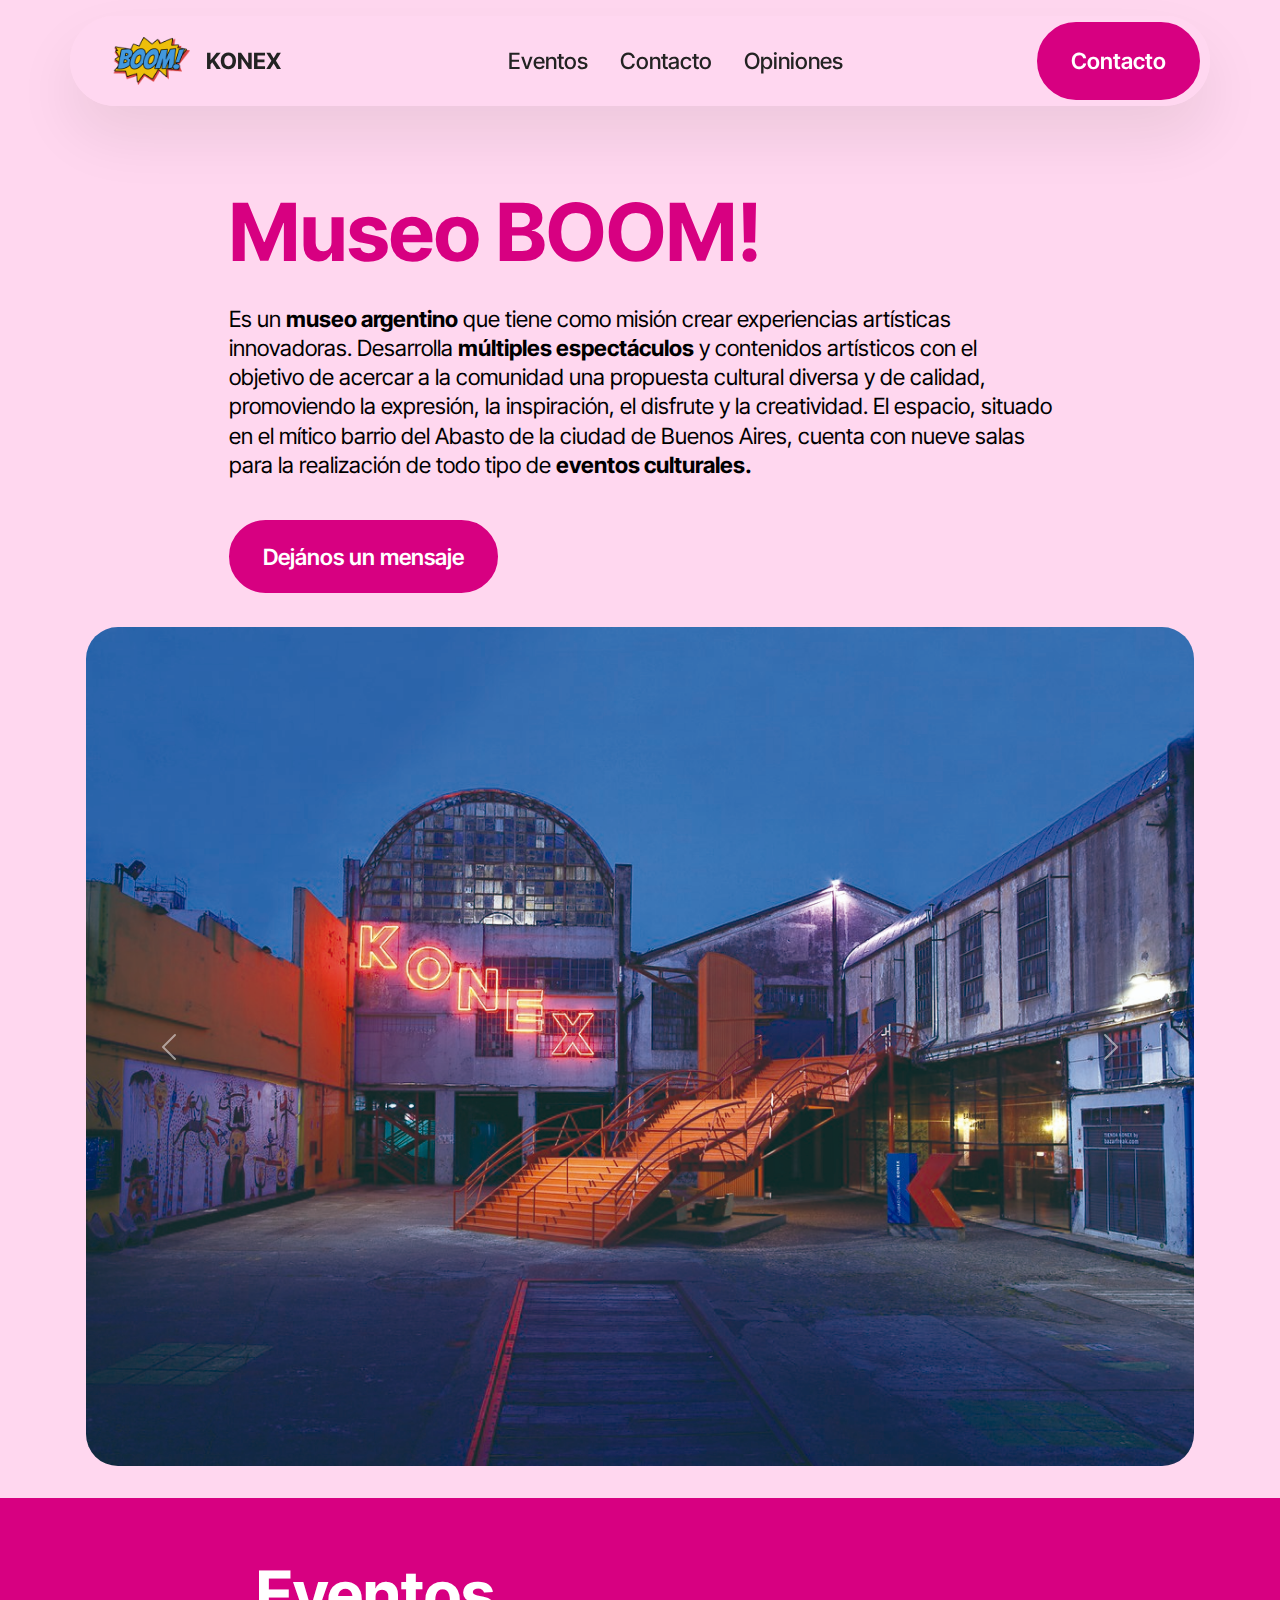
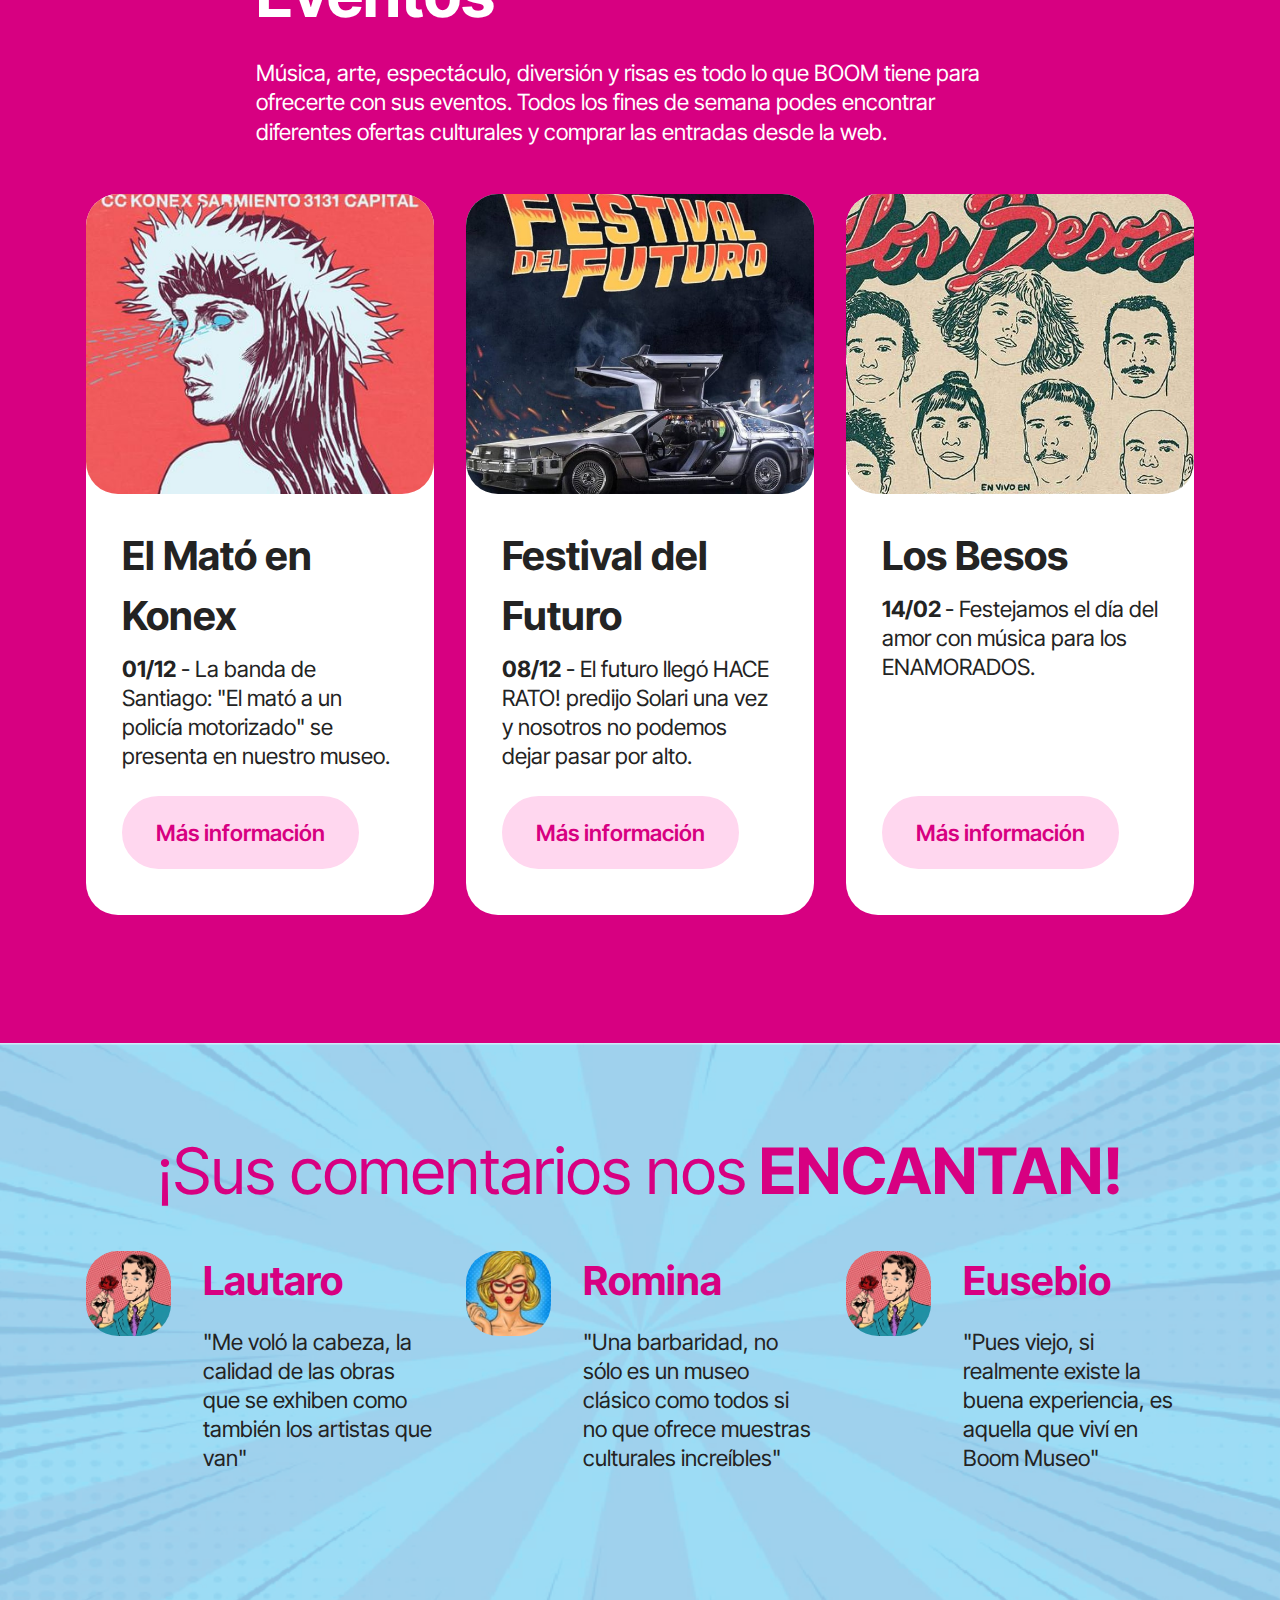
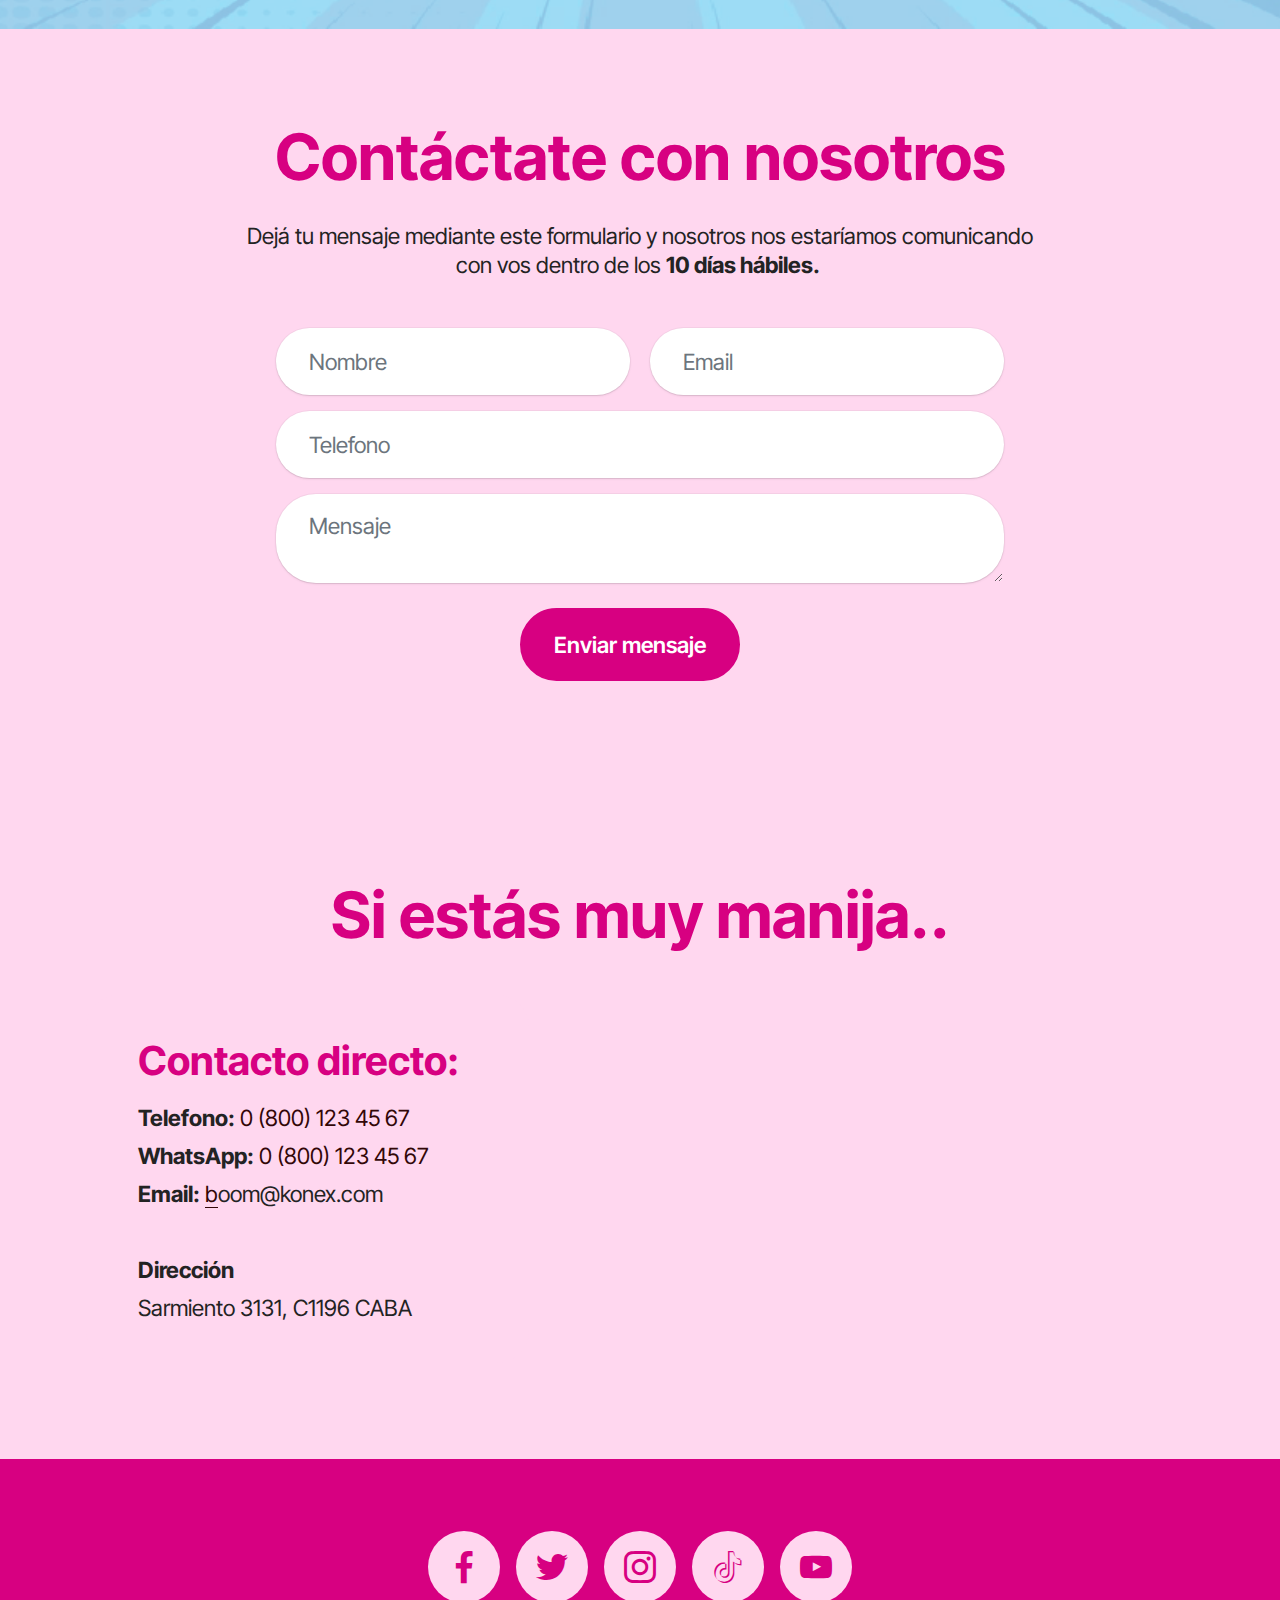
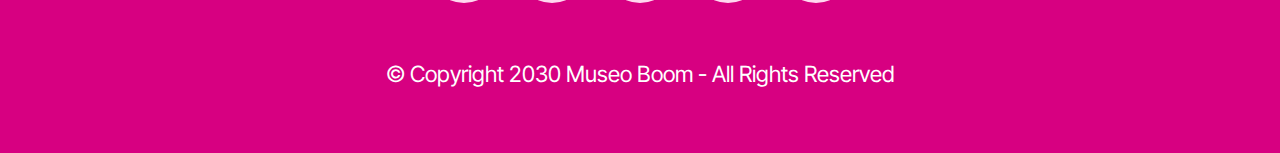
==== index.html @ 42287e88 "Add files via upload" ====
<!DOCTYPE html>
<html  >
<head>
  <!-- Site made with Mobirise Website Builder v5.9.6, https://mobirise.com -->
  <meta charset="UTF-8">
  <meta http-equiv="X-UA-Compatible" content="IE=edge">
  <meta name="generator" content="Mobirise v5.9.6, mobirise.com">
  <meta name="viewport" content="width=device-width, initial-scale=1, minimum-scale=1">
  <link rel="shortcut icon" href="assets/images/logo-96x59.png" type="image/x-icon">
  <meta name="description" content="">
  
  
  <title>Home</title>
  <link rel="stylesheet" href="assets/web/assets/mobirise-icons2/mobirise2.css">
  <link rel="stylesheet" href="assets/bootstrap/css/bootstrap.min.css">
  <link rel="stylesheet" href="assets/bootstrap/css/bootstrap-grid.min.css">
  <link rel="stylesheet" href="assets/bootstrap/css/bootstrap-reboot.min.css">
  <link rel="stylesheet" href="assets/animatecss/animate.css">
  <link rel="stylesheet" href="assets/dropdown/css/style.css">
  <link rel="stylesheet" href="assets/socicon/css/styles.css">
  <link rel="stylesheet" href="assets/theme/css/style.css">
  <script src="https://code.jquery.com/jquery-3.6.4.min.js"></script>
  <script src="assets/bootstrap/js/bootstrap.bundle.min.js"></script>
  <link rel="preload" href="https://fonts.googleapis.com/css?family=Inter+Tight:100,200,300,400,500,600,700,800,900,100i,200i,300i,400i,500i,600i,700i,800i,900i&display=swap" as="style" onload="this.onload=null;this.rel='stylesheet'">
  <noscript><link rel="stylesheet" href="https://fonts.googleapis.com/css?family=Inter+Tight:100,200,300,400,500,600,700,800,900,100i,200i,300i,400i,500i,600i,700i,800i,900i&display=swap"></noscript>
  <link rel="preload" as="style" href="assets/mobirise/css/mbr-additional.css"><link rel="stylesheet" href="assets/mobirise/css/mbr-additional.css" type="text/css">

  
  
  
</head>
<body>
  
  <section data-bs-version="5.1" class="menu menu2 cid-tJS6tZXiPa" once="menu" id="menu02-0">
	

	<nav class="navbar navbar-dropdown navbar-fixed-top navbar-expand-lg">
		<div class="container">
			<div class="navbar-brand">
				<span class="navbar-logo">
					<a href="index.html">
						<img src="assets/images/logo-96x59.png" alt="Boom Konex" style="height: 3rem;">
					</a>
				</span>
				<span class="navbar-caption-wrap"><a class="navbar-caption text-black text-primary display-4" href="index.html#header05-1">KONEX</a></span>
			</div>
			<button class="navbar-toggler" type="button" data-toggle="collapse" data-bs-toggle="collapse" data-target="#navbarSupportedContent" data-bs-target="#navbarSupportedContent" aria-controls="navbarNavAltMarkup" aria-expanded="false" aria-label="Toggle navigation">
				<div class="hamburger">
					<span></span>
					<span></span>
					<span></span>
					<span></span>
				</div>
			</button>
			<div class="collapse navbar-collapse" id="navbarSupportedContent">
				<ul class="navbar-nav nav-dropdown" data-app-modern-menu="true"><li class="nav-item">
						<a class="nav-link link text-black text-primary display-4" href="index.html#features04-w">Eventos</a>
					</li>
					<li class="nav-item">
						<a class="nav-link link text-black text-primary display-4" href="index.html#form02-6" aria-expanded="false">Contacto</a>
					</li>
					<li class="nav-item">
						<a class="nav-link link text-black text-primary display-4" href="index.html#features015-m">Opiniones</a>
					</li></ul>
				
				<div class="navbar-buttons mbr-section-btn"><a class="btn btn-success display-4" href="index.html#form02-6">Contacto</a></div>
			</div>
		</div>
	</nav>
</section>

<section data-bs-version="5.1" class="header5 cid-tJS6uM4N87" id="header05-1">
	

	
	
	
	<div class="align-center container">
		<div class="row justify-content-center">
			<div class="col-md-12 col-lg-9">
				<h1 class="mbr-section-title mbr-fonts-style mb-4 display-1"><strong>Museo BOOM!</strong></h1>
				<p class="mbr-text mbr-fonts-style mb-4 display-7">Es un <strong>museo argentino</strong> que tiene como misión crear experiencias artísticas innovadoras. Desarrolla <strong>múltiples espectáculos</strong> y contenidos artísticos con el objetivo de acercar a la comunidad una propuesta cultural diversa y de calidad, promoviendo la expresión, la inspiración, el disfrute y la creatividad. El espacio, situado en el mítico barrio del Abasto de la ciudad de Buenos Aires, cuenta con nueve salas para la realización de todo tipo de <strong>eventos culturales.</strong></p>
				<div class="mbr-section-btn mt-3"><a class="btn btn-success display-7" href="index.html#form02-6">Dejános un mensaje</a></div> <br>
			</div>
		</div>
        <div id="carouselExample" class="carousel slide">
            <div class="carousel-inner">
              <div class="carousel-item active">
                <img src="img/konex.jpg" class="d-block w-100" alt="Konex">
              </div>
              <div class="carousel-item">
                <img src="img/konex2.jpg" class="d-block w-100" alt="Konex">
              </div>
              <div class="carousel-item">
                <img src="img/konex3.jfif" class="d-block w-100" alt="Konex">
              </div>
            </div>
            <button class="carousel-control-prev" type="button" data-bs-target="#carouselExample" data-bs-slide="prev">
              <span class="carousel-control-prev-icon" aria-hidden="true"></span>
              <span class="visually-hidden">Previous</span>
            </button>
            <button class="carousel-control-next" type="button" data-bs-target="#carouselExample" data-bs-slide="next">
              <span class="carousel-control-next-icon" aria-hidden="true"></span>
              <span class="visually-hidden">Next</span>
            </button>
          </div>
</section>

<section data-bs-version="5.1" class="features4 cid-tMlEXTHLbS" id="features04-w">
	
	
	<div class="container">
		<div class="row justify-content-center">
			<div class="col-12 content-head">
				<div class="mbr-section-head mb-5">
					<h4 class="mbr-section-title mbr-fonts-style align-center mb-0 display-2"><strong>Eventos</strong></h4>
					<h5 class="mbr-section-subtitle mbr-fonts-style align-center mb-0 mt-4 display-7">Música, arte, espectáculo, diversión y risas es todo lo que BOOM tiene para ofrecerte con sus eventos. Todos los fines de semana podes encontrar diferentes ofertas culturales y comprar las entradas desde la web.</h5>
					
				</div>
			</div>
		</div>
		<div class="row">
			<div class="item features-image col-12 col-md-6 col-lg-4">
				<div class="item-wrapper">
					<div class="item-img">
						<img src="assets/images/flyer1-400x567.jpg" alt="Mobirise Website Builder">
					</div>
					<div class="item-content">
						<h5 class="item-title mbr-fonts-style display-5">
							<strong>El Mató en Konex</strong></h5>
						
						<p class="mbr-text mbr-fonts-style display-7"><strong>
							01/12</strong> - La banda de Santiago: "El mató a un policía motorizado" se presenta en nuestro museo.&nbsp;</p>
						<div class="mbr-section-btn item-footer"><a href="" class="btn item-btn btn-secondary display-7">Más información</a></div>
					</div>

				</div>
			</div>
			<div class="item features-image col-12 col-md-6 col-lg-4">
				<div class="item-wrapper">
					<div class="item-img">
						<img src="assets/images/flyer3-816x544.jpg" alt="Mobirise Website Builder">
					</div>
					<div class="item-content">
						<h5 class="item-title mbr-fonts-style display-5">
							<strong>Festival del Futuro</strong></h5>
						
						<p class="mbr-text mbr-fonts-style display-7"><strong>08/12</strong> - El futuro llegó HACE RATO! predijo Solari una vez y nosotros no podemos dejar pasar por alto.</p>
						<div class="mbr-section-btn item-footer"><a href="" class="btn item-btn btn-secondary display-7">Más información</a></div>
					</div>
				</div>
			</div>
			<div class="item features-image col-12 col-md-6 col-lg-4">
				<div class="item-wrapper">
					<div class="item-img">
						<img src="assets/images/flyer4-1-640x640.jpeg" alt="Mobirise Website Builder">
					</div>
					<div class="item-content">
						<h5 class="item-title mbr-fonts-style display-5">
							<strong>Los Besos&nbsp;</strong></h5>
						
						<p class="mbr-text mbr-fonts-style display-7"><strong>14/02&nbsp;</strong>- Festejamos el día del amor con música para los ENAMORADOS.<br>
						</p>
						<div class="mbr-section-btn item-footer"><a href="" class="btn item-btn btn-secondary display-7">Más información</a></div>
					</div>
				</div>
			</div>
		</div>
	</div>
</section>

<section data-bs-version="5.1" class="features15 cid-tLek7gQhG7" id="features015-m">
	

	
	<div class="mbr-overlay" style="opacity: 0.5; background-color: rgb(255, 255, 255);"></div>
	<div class="container">
		<div class="mbr-section-head mb-5">
			<h4 class="mbr-section-title mbr-fonts-style align-center mb-0 display-2">¡Sus comentarios nos<strong> ENCANTAN!</strong></h4>
			
		  </div>
		<div class="row justify-content-center">
			<div class="item features-without-image col-12 col-lg-4 active">
				<div class="item-wrapper">
					<div class="img-wrapper">
						<img src="assets/images/depositphotos-75093823-stock-illustration-man-flower-dating-love-meeting-179x179.jpg" alt="Mobirise Website Builder" data-slide-to="0" data-bs-slide-to="0">
					</div>
					<div class="card-box">
						<h4 class="card-title mbr-fonts-style mb-3 display-5">
							<strong>Lautaro</strong></h4>
						<h5 class="card-text mbr-fonts-style display-7">"Me voló la cabeza, la calidad de las obras que se exhiben como también los artistas que van"</h5>
					</div>
				</div>
			</div><div class="item features-without-image col-12 col-lg-4">
				<div class="item-wrapper">
					<div class="img-wrapper">
						<img src="assets/images/32593c5a2799447696fa8096c4300ab7-179x179.jpeg" alt="Mobirise Website Builder" data-slide-to="1" data-bs-slide-to="1">
					</div>
					<div class="card-box">
						<h4 class="card-title mbr-fonts-style mb-3 display-5">
							<strong>Romina</strong></h4>
						<h5 class="card-text mbr-fonts-style display-7">
							"Una barbaridad, no sólo es un museo clásico como todos si no que ofrece muestras culturales increíbles"</h5>
					</div>
				</div>
			</div>
			<div class="item features-without-image col-12 col-lg-4">
				<div class="item-wrapper">
					<div class="img-wrapper">
						<img src="assets/images/depositphotos-75093823-stock-illustration-man-flower-dating-love-meeting-179x179.jpg" alt="Mobirise Website Builder" data-slide-to="2" data-bs-slide-to="2">
					</div>
					<div class="card-box">
						<h4 class="card-title mbr-fonts-style mb-3 display-5">
							<strong>Eusebio</strong></h4>
						<h5 class="card-text mbr-fonts-style display-7">
							"Pues viejo, si realmente existe la buena experiencia, es aquella que viví en Boom Museo"<br><br></h5>
					</div>
				</div>
			</div>
			
		</div>
	</div>
</section>

<section data-bs-version="5.1" class="form5 cid-tJS9pBcTSa" id="form02-6">
    
    
    <div class="container">
        <div class="mbr-section-head mb-5">
            <h3 class="mbr-section-title mbr-fonts-style align-center mb-0 display-2"><strong>Contáctate con nosotros</strong></h3>
            <h4 class="mbr-section-subtitle mbr-fonts-style align-center mb-0 mt-4 display-7">Dejá tu mensaje mediante este formulario y nosotros nos estaríamos comunicando <br>con vos dentro de los <strong>10 días hábiles.&nbsp;</strong></h4>
        </div>
        <div class="row justify-content-center mt-4">
            <div class="col-lg-8 mx-auto mbr-form" data-form-type="formoid">
                <form action="https://mobirise.eu/" method="POST" class="mbr-form form-with-styler" data-form-title="Form Name"><input type="hidden" name="email" data-form-email="true" value="a27dm/1B5ZpuE+Ku+Akf8RBwn+faU0QL6uhO+nW5LMcTA4k95NpMcfKt2pLtb/mb/2WexXg4fxYQTiFcocxiDNhmHr/q6yP0VsWtx8OLPN/+J2LpOP42mSTrBYqeBwWY">
                    <div class="row">
                        <div hidden="hidden" data-form-alert="" class="alert alert-success col-12">Gracias por contactarte con nosotros!</div>
                        <div hidden="hidden" data-form-alert-danger="" class="alert alert-danger col-12">
                            Oops...! some problem!
                        </div>
                    </div>
                    <div class="dragArea row">
                        <div class="col-md col-sm-12 form-group mb-3" data-for="name">
                            <input type="text" name="name" placeholder="Nombre" data-form-field="name" class="form-control" value="" id="name-form02-6">
                        </div>
                        <div class="col-md col-sm-12 form-group mb-3" data-for="email">
                            <input type="email" name="email" placeholder="Email" data-form-field="email" class="form-control" value="" id="email-form02-6">
                        </div>
                        <div class="col-12 form-group mb-3" data-for="phone">
                            <input type="tel" name="phone" placeholder="Telefono" data-form-field="phone" class="form-control" value="" id="phone-form02-6">
                        </div>
                        <div class="col-12 form-group mb-3" data-for="textarea">
                            <textarea name="textarea" placeholder="Mensaje" data-form-field="textarea" class="form-control" id="textarea-form02-6"></textarea>
                        </div>
                        <div class="col-lg-12 col-md-12 col-sm-12 align-center mbr-section-btn"><button type="submit" class="btn btn-success display-7">Enviar mensaje</button></div>
                    </div>
                </form>
            </div>
        </div>
    </div>
</section>

<section data-bs-version="5.1" class="contacts2 map1 cid-tLdYHD757A" id="contacts02-9">

    

    
    <div class="container">
        <div class="mbr-section-head mb-5">
            <h3 class="mbr-section-title mbr-fonts-style align-center mb-0 display-2"><strong>Si estás muy manija..</strong></h3>
            
        </div>
        <div class="row justify-content-center mt-4">
            <div class="card col-12 col-md-5">
                <div class="card-wrapper">
                    <div class="text-wrapper">
                        <h5 class="cardTitle mbr-fonts-style mb-2 display-5"><strong>Contacto directo:</strong></h5>
                    <ul class="list mbr-fonts-style display-7">
                        <li class="mbr-text item-wrap"><span style="font-size: 1.4rem;"><strong>Telefono:</strong> </span><a href="tel:+12345678910" class="text-info" style="font-size: 1.4rem;">0 (800) 123 45 67</a><br></li>
                        <li class="mbr-text item-wrap"><strong>WhatsApp:</strong> <a href="https://wa.me/12345678910" class="text-info">0 (800) 123 45 67</a></li>
                        <li class="mbr-text item-wrap"><strong>Email:</strong> <a href="mailto:info@site.com" class="text-info">b</a>oom@konex.com</li><li class="mbr-text item-wrap"><br></li>
                        <li class="mbr-text item-wrap"><strong>Dirección</strong></li><li class="mbr-text item-wrap">Sarmiento 3131, C1196 CABA</li>
                    </ul>
                    </div>
                </div>
            </div>
            <div class="map-wrapper col-12 col-md-7">
                <div class="google-map"><iframe frameborder="0" style="border:0" src="https://www.google.com/maps/embed/v1/place?key=AIzaSyBQ55g-IgRRgXrd803PTWDTb7kd6aAitNQ&amp;q=https://www.google.com/maps/place/Ciudad+Cultural+Konex/@-34.6065695,-58.4105342,15z/data=!4m6!3m5!1s0x95bcb577e34f9e55:0x6dd823092cb367d9!8m2!3d-34.6065695!4d-58.4105342!16s%2Fg%2F11h3kzm8qq?entry=ttu" allowfullscreen=""></iframe></div>
            </div>
        </div>
    </div>
</section>

<section data-bs-version="5.1" class="footer1 programm5 cid-tJS9NNcTLZ" once="footers" id="footer03-8">

        

    

    <div class="container">
        <div class="row">

            

            <div class="col-12">
                <div class="social-row">
                    <div class="soc-item">
                        <a href="https://mobiri.se/" target="_blank">
                            <span class="mbr-iconfont socicon socicon-facebook display-7"></span>
                        </a>
                    </div>
                    <div class="soc-item">
                        <a href="https://mobiri.se/" target="_blank">
                            <span class="mbr-iconfont socicon-twitter socicon"></span>
                        </a>
                    </div>
                    <div class="soc-item">
                        <a href="https://mobiri.se/" target="_blank">
                            <span class="mbr-iconfont socicon-instagram socicon"></span>
                        </a>
                    </div>
                    <div class="soc-item">
                        <a href="https://mobiri.se/" target="_blank">
                            <span class="mbr-iconfont socicon-tiktok socicon"></span>
                        </a>
                    </div>
                    <div class="soc-item">
                        <a href="https://mobiri.se/" target="_blank">
                            <span class="mbr-iconfont socicon-youtube socicon"></span>
                        </a>
                    </div>
                </div>
            </div>
            <div class="col-12 mt-5">
                <p class="mbr-fonts-style copyright display-7">
                    © Copyright 2030 Museo Boom - All Rights Reserved
                </p>
            </div>
        </div>
    </div>
  </body>
</html>
---- assets/web/assets/mobirise-icons2/mobirise2.css ----
@font-face {
  font-family: 'Moririse2';
  font-display: swap;
  src:  url('mobirise2.eot?f2bix4');
  src:  url('mobirise2.eot?f2bix4#iefix') format('embedded-opentype'),
    url('mobirise2.ttf?f2bix4') format('truetype'),
    url('mobirise2.woff?f2bix4') format('woff'),
    url('mobirise2.svg?f2bix4#mobirise2') format('svg');
  font-weight: normal;
  font-style: normal;
}

[class^="mobi-"], [class*=" mobi-"] {
  /* use !important to prevent issues with browser extensions that change fonts */
  font-family: 'Moririse2' !important;
  speak: none;
  font-style: normal;
  font-weight: normal;
  font-variant: normal;
  text-transform: none;
  line-height: 1;

  /* Better Font Rendering =========== */
  -webkit-font-smoothing: antialiased;
  -moz-osx-font-smoothing: grayscale;
}

.mobi-mbri-add-submenu:before {
  content: "\e900";
}
.mobi-mbri-alert:before {
  content: "\e901";
}
.mobi-mbri-align-center:before {
  content: "\e902";
}
.mobi-mbri-align-justify:before {
  content: "\e903";
}
.mobi-mbri-align-left:before {
  content: "\e904";
}
.mobi-mbri-align-right:before {
  content: "\e905";
}
.mobi-mbri-android:before {
  content: "\e906";
}
.mobi-mbri-apple:before {
  content: "\e907";
}
.mobi-mbri-arrow-down:before {
  content: "\e908";
}
.mobi-mbri-arrow-next:before {
  content: "\e909";
}
.mobi-mbri-arrow-prev:before {
  content: "\e90a";
}
.mobi-mbri-arrow-up:before {
  content: "\e90b";
}
.mobi-mbri-bold:before {
  content: "\e90c";
}
.mobi-mbri-bookmark:before {
  content: "\e90d";
}
.mobi-mbri-bootstrap:before {
  content: "\e90e";
}
.mobi-mbri-briefcase:before {
  content: "\e90f";
}
.mobi-mbri-browse:before {
  content: "\e910";
}
.mobi-mbri-bulleted-list:before {
  content: "\e911";
}
.mobi-mbri-calendar:before {
  content: "\e912";
}
.mobi-mbri-camera:before {
  content: "\e913";
}
.mobi-mbri-cart-add:before {
  content: "\e914";
}
.mobi-mbri-cart-full:before {
  content: "\e915";
}
.mobi-mbri-cash:before {
  content: "\e916";
}
.mobi-mbri-change-style:before {
  content: "\e917";
}
.mobi-mbri-chat:before {
  content: "\e918";
}
.mobi-mbri-clock:before {
  content: "\e919";
}
.mobi-mbri-close:before {
  content: "\e91a";
}
.mobi-mbri-cloud:before {
  content: "\e91b";
}
.mobi-mbri-code:before {
  content: "\e91c";
}
.mobi-mbri-contact-form:before {
  content: "\e91d";
}
.mobi-mbri-credit-card:before {
  content: "\e91e";
}
.mobi-mbri-cursor-click:before {
  content: "\e91f";
}
.mobi-mbri-cust-feedback:before {
  content: "\e920";
}
.mobi-mbri-database:before {
  content: "\e921";
}
.mobi-mbri-delivery:before {
  content: "\e922";
}
.mobi-mbri-desktop:before {
  content: "\e923";
}
.mobi-mbri-devices:before {
  content: "\e924";
}
.mobi-mbri-down:before {
  content: "\e925";
}
.mobi-mbri-download-2:before {
  content: "\e926";
}
.mobi-mbri-download:before {
  content: "\e927";
}
.mobi-mbri-drag-n-drop-2:before {
  content: "\e928";
}
.mobi-mbri-drag-n-drop:before {
  content: "\e929";
}
.mobi-mbri-edit-2:before {
  content: "\e92a";
}
.mobi-mbri-edit:before {
  content: "\e92b";
}
.mobi-mbri-error:before {
  content: "\e92c";
}
.mobi-mbri-extension:before {
  content: "\e92d";
}
.mobi-mbri-features:before {
  content: "\e92e";
}
.mobi-mbri-file:before {
  content: "\e92f";
}
.mobi-mbri-flag:before {
  content: "\e930";
}
.mobi-mbri-folder:before {
  content: "\e931";
}
.mobi-mbri-gift:before {
  content: "\e932";
}
.mobi-mbri-github:before {
  content: "\e933";
}
.mobi-mbri-globe-2:before {
  content: "\e934";
}
.mobi-mbri-globe:before {
  content: "\e935";
}
.mobi-mbri-growing-chart:before {
  content: "\e936";
}
.mobi-mbri-hearth:before {
  content: "\e937";
}
.mobi-mbri-help:before {
  content: "\e938";
}
.mobi-mbri-home:before {
  content: "\e939";
}
.mobi-mbri-hot-cup:before {
  content: "\e93a";
}
.mobi-mbri-idea:before {
  content: "\e93b";
}
.mobi-mbri-image-gallery:before {
  content: "\e93c";
}
.mobi-mbri-image-slider:before {
  content: "\e93d";
}
.mobi-mbri-info:before {
  content: "\e93e";
}
.mobi-mbri-italic:before {
  content: "\e93f";
}
.mobi-mbri-key:before {
  content: "\e940";
}
.mobi-mbri-laptop:before {
  content: "\e941";
}
.mobi-mbri-layers:before {
  content: "\e942";
}
.mobi-mbri-left-right:before {
  content: "\e943";
}
.mobi-mbri-left:before {
  content: "\e944";
}
.mobi-mbri-letter:before {
  content: "\e945";
}
.mobi-mbri-like:before {
  content: "\e946";
}
.mobi-mbri-link:before {
  content: "\e947";
}
.mobi-mbri-lock:before {
  content: "\e948";
}
.mobi-mbri-login:before {
  content: "\e949";
}
.mobi-mbri-logout:before {
  content: "\e94a";
}
.mobi-mbri-magic-stick:before {
  content: "\e94b";
}
.mobi-mbri-map-pin:before {
  content: "\e94c";
}
.mobi-mbri-menu:before {
  content: "\e94d";
}
.mobi-mbri-mobile-2:before {
  content: "\e94e";
}
.mobi-mbri-mobile-horizontal:before {
  content: "\e94f";
}
.mobi-mbri-mobile:before {
  content: "\e950";
}
.mobi-mbri-mobirise:before {
  content: "\e951";
}
.mobi-mbri-more-horizontal:before {
  content: "\e952";
}
.mobi-mbri-more-vertical:before {
  content: "\e953";
}
.mobi-mbri-music:before {
  content: "\e954";
}
.mobi-mbri-new-file:before {
  content: "\e955";
}
.mobi-mbri-numbered-list:before {
  content: "\e956";
}
.mobi-mbri-opened-folder:before {
  content: "\e957";
}
.mobi-mbri-pages:before {
  content: "\e958";
}
.mobi-mbri-paper-plane:before {
  content: "\e959";
}
.mobi-mbri-paperclip:before {
  content: "\e95a";
}
.mobi-mbri-phone:before {
  content: "\e95b";
}
.mobi-mbri-photo:before {
  content: "\e95c";
}
.mobi-mbri-photos:before {
  content: "\e95d";
}
.mobi-mbri-pin:before {
  content: "\e95e";
}
.mobi-mbri-play:before {
  content: "\e95f";
}
.mobi-mbri-plus:before {
  content: "\e960";
}
.mobi-mbri-preview:before {
  content: "\e961";
}
.mobi-mbri-print:before {
  content: "\e962";
}
.mobi-mbri-protect:before {
  content: "\e963";
}
.mobi-mbri-question:before {
  content: "\e964";
}
.mobi-mbri-quote-left:before {
  content: "\e965";
}
.mobi-mbri-quote-right:before {
  content: "\e966";
}
.mobi-mbri-redo:before {
  content: "\e967";
}
.mobi-mbri-refresh:before {
  content: "\e968";
}
.mobi-mbri-responsive-2:before {
  content: "\e969";
}
.mobi-mbri-responsive:before {
  content: "\e96a";
}
.mobi-mbri-right:before {
  content: "\e96b";
}
.mobi-mbri-rocket:before {
  content: "\e96c";
}
.mobi-mbri-sad-face:before {
  content: "\e96d";
}
.mobi-mbri-sale:before {
  content: "\e96e";
}
.mobi-mbri-save:before {
  content: "\e96f";
}
.mobi-mbri-search:before {
  content: "\e970";
}
.mobi-mbri-setting-2:before {
  content: "\e971";
}
.mobi-mbri-setting-3:before {
  content: "\e972";
}
.mobi-mbri-setting:before {
  content: "\e973";
}
.mobi-mbri-share:before {
  content: "\e974";
}
.mobi-mbri-shopping-bag:before {
  content: "\e975";
}
.mobi-mbri-shopping-basket:before {
  content: "\e976";
}
.mobi-mbri-shopping-cart:before {
  content: "\e977";
}
.mobi-mbri-sites:before {
  content: "\e978";
}
.mobi-mbri-smile-face:before {
  content: "\e979";
}
.mobi-mbri-speed:before {
  content: "\e97a";
}
.mobi-mbri-star:before {
  content: "\e97b";
}
.mobi-mbri-success:before {
  content: "\e97c";
}
.mobi-mbri-sun:before {
  content: "\e97d";
}
.mobi-mbri-sun2:before {
  content: "\e97e";
}
.mobi-mbri-tablet-vertical:before {
  content: "\e97f";
}
.mobi-mbri-tablet:before {
  content: "\e980";
}
.mobi-mbri-target:before {
  content: "\e981";
}
.mobi-mbri-timer:before {
  content: "\e982";
}
.mobi-mbri-to-ftp:before {
  content: "\e983";
}
.mobi-mbri-to-local-drive:before {
  content: "\e984";
}
.mobi-mbri-touch-swipe:before {
  content: "\e985";
}
.mobi-mbri-touch:before {
  content: "\e986";
}
.mobi-mbri-trash:before {
  content: "\e987";
}
.mobi-mbri-underline:before {
  content: "\e988";
}
.mobi-mbri-undo:before {
  content: "\e989";
}
.mobi-mbri-unlink:before {
  content: "\e98a";
}
.mobi-mbri-unlock:before {
  content: "\e98b";
}
.mobi-mbri-up-down:before {
  content: "\e98c";
}
.mobi-mbri-up:before {
  content: "\e98d";
}
.mobi-mbri-update:before {
  content: "\e98e";
}
.mobi-mbri-upload-2:before {
  content: "\e98f";
}
.mobi-mbri-upload:before {
  content: "\e990";
}
.mobi-mbri-user-2:before {
  content: "\e991";
}
.mobi-mbri-user:before {
  content: "\e992";
}
.mobi-mbri-users:before {
  content: "\e993";
}
.mobi-mbri-video-play:before {
  content: "\e994";
}
.mobi-mbri-video:before {
  content: "\e995";
}
.mobi-mbri-watch:before {
  content: "\e996";
}
.mobi-mbri-website-theme-2:before {
  content: "\e997";
}
.mobi-mbri-website-theme:before {
  content: "\e998";
}
.mobi-mbri-wifi:before {
  content: "\e999";
}
.mobi-mbri-windows:before {
  content: "\e99a";
}
.mobi-mbri-zoom-in:before {
  content: "\e99b";
}
.mobi-mbri-zoom-out:before {
  content: "\e99c";
}
---- assets/dropdown/css/style.css ----
.navbar-dropdown {
  left: 0;
  padding: 0;
  position: absolute;
  right: 0;
  top: 0;
  transition: all 0.45s ease;
  z-index: 1030;
  background: #282828; }
  .navbar-dropdown .navbar-logo {
    margin-right: 0.8rem;
    transition: margin 0.3s ease-in-out;
    vertical-align: middle; }
    .navbar-dropdown .navbar-logo img {
      height: 3.125rem;
      transition: all 0.3s ease-in-out; }
    .navbar-dropdown .navbar-logo.mbr-iconfont {
      font-size: 3.125rem;
      line-height: 3.125rem; }
  .navbar-dropdown .navbar-caption {
    font-weight: 700;
    white-space: normal;
    vertical-align: -4px;
    line-height: 3.125rem !important; }
    .navbar-dropdown .navbar-caption, .navbar-dropdown .navbar-caption:hover {
      color: inherit;
      text-decoration: none; }
  .navbar-dropdown .mbr-iconfont + .navbar-caption {
    vertical-align: -1px; }
  .navbar-dropdown.navbar-fixed-top {
    position: fixed; }
  .navbar-dropdown .navbar-brand span {
    vertical-align: -4px; }
  .navbar-dropdown.bg-color.transparent {
    background: none; }
  .navbar-dropdown.navbar-short .navbar-brand {
    padding: 0.625rem 0; }
    .navbar-dropdown.navbar-short .navbar-brand span {
      vertical-align: -1px; }
  .navbar-dropdown.navbar-short .navbar-caption {
    line-height: 2.375rem !important;
    vertical-align: -2px; }
  .navbar-dropdown.navbar-short .navbar-logo {
    margin-right: 0.5rem; }
    .navbar-dropdown.navbar-short .navbar-logo img {
      height: 2.375rem; }
    .navbar-dropdown.navbar-short .navbar-logo.mbr-iconfont {
      font-size: 2.375rem;
      line-height: 2.375rem; }
  .navbar-dropdown.navbar-short .mbr-table-cell {
    height: 3.625rem; }
  .navbar-dropdown .navbar-close {
    left: 0.6875rem;
    position: fixed;
    top: 0.75rem;
    z-index: 1000; }
  .navbar-dropdown .hamburger-icon {
    content: "";
    display: inline-block;
    vertical-align: middle;
    width: 16px;
    -webkit-box-shadow: 0 -6px 0 1px #282828,0 0 0 1px #282828,0 6px 0 1px #282828;
    -moz-box-shadow: 0 -6px 0 1px #282828,0 0 0 1px #282828,0 6px 0 1px #282828;
    box-shadow: 0 -6px 0 1px #282828,0 0 0 1px #282828,0 6px 0 1px #282828; }

.dropdown-menu .dropdown-toggle[data-toggle="dropdown-submenu"]::after {
  border-bottom: 0.35em solid transparent;
  border-left: 0.35em solid;
  border-right: 0;
  border-top: 0.35em solid transparent;
  margin-left: 0.3rem; }

.dropdown-menu .dropdown-item:focus {
  outline: 0; }

.nav-dropdown {
  font-size: 0.75rem;
  font-weight: 500;
  height: auto !important; }
  .nav-dropdown .nav-btn {
    padding-left: 1rem; }
  .nav-dropdown .link {
    margin: .667em 1.667em;
    font-weight: 500;
    padding: 0;
    transition: color .2s ease-in-out; }
    .nav-dropdown .link.dropdown-toggle {
      margin-right: 2.583em; }
      .nav-dropdown .link.dropdown-toggle::after {
        margin-left: .25rem;
        border-top: 0.35em solid;
        border-right: 0.35em solid transparent;
        border-left: 0.35em solid transparent;
        border-bottom: 0; }
      .nav-dropdown .link.dropdown-toggle[aria-expanded="true"] {
        margin: 0;
        padding: 0.667em 3.263em  0.667em 1.667em; }
  .nav-dropdown .link::after,
  .nav-dropdown .dropdown-item::after {
    color: inherit; }
  .nav-dropdown .btn {
    font-size: 0.75rem;
    font-weight: 700;
    letter-spacing: 0;
    margin-bottom: 0;
    padding-left: 1.25rem;
    padding-right: 1.25rem; }
  .nav-dropdown .dropdown-menu {
    border-radius: 0;
    border: 0;
    left: 0;
    margin: 0;
    padding-bottom: 1.25rem;
    padding-top: 1.25rem;
    position: relative; }
  .nav-dropdown .dropdown-submenu {
    margin-left: 0.125rem;
    top: 0; }
  .nav-dropdown .dropdown-item {
    font-weight: 500;
    line-height: 2;
    padding: 0.3846em 4.615em 0.3846em 1.5385em;
    position: relative;
    transition: color .2s ease-in-out, background-color .2s ease-in-out; }
    .nav-dropdown .dropdown-item::after {
      margin-top: -0.3077em;
      position: absolute;
      right: 1.1538em;
      top: 50%; }
    .nav-dropdown .dropdown-item:focus, .nav-dropdown .dropdown-item:hover {
      background: none; }

@media (max-width: 767px) {
  .nav-dropdown.navbar-toggleable-sm {
    bottom: 0;
    display: none;
    left: 0;
    overflow-x: hidden;
    position: fixed;
    top: 0;
    transform: translateX(-100%);
    -ms-transform: translateX(-100%);
    -webkit-transform: translateX(-100%);
    width: 18.75rem;
    z-index: 999; } }
.nav-dropdown.navbar-toggleable-xl {
  bottom: 0;
  display: none;
  left: 0;
  overflow-x: hidden;
  position: fixed;
  top: 0;
  transform: translateX(-100%);
  -ms-transform: translateX(-100%);
  -webkit-transform: translateX(-100%);
  width: 18.75rem;
  z-index: 999; }

.nav-dropdown-sm {
  display: block !important;
  overflow-x: hidden;
  overflow: auto;
  padding-top: 3.875rem; }
  .nav-dropdown-sm::after {
    content: "";
    display: block;
    height: 3rem;
    width: 100%; }
  .nav-dropdown-sm.collapse.in ~ .navbar-close {
    display: block !important; }
  .nav-dropdown-sm.collapsing, .nav-dropdown-sm.collapse.in {
    transform: translateX(0);
    -ms-transform: translateX(0);
    -webkit-transform: translateX(0);
    transition: all 0.25s ease-out;
    -webkit-transition: all 0.25s ease-out;
    background: #282828; }
  .nav-dropdown-sm.collapsing[aria-expanded="false"] {
    transform: translateX(-100%);
    -ms-transform: translateX(-100%);
    -webkit-transform: translateX(-100%); }
  .nav-dropdown-sm .nav-item {
    display: block;
    margin-left: 0 !important;
    padding-left: 0; }
  .nav-dropdown-sm .link,
  .nav-dropdown-sm .dropdown-item {
    border-top: 1px dotted rgba(255, 255, 255, 0.1);
    font-size: 0.8125rem;
    line-height: 1.6;
    margin: 0 !important;
    padding: 0.875rem 2.4rem 0.875rem 1.5625rem !important;
    position: relative;
    white-space: normal; }
    .nav-dropdown-sm .link:focus, .nav-dropdown-sm .link:hover,
    .nav-dropdown-sm .dropdown-item:focus,
    .nav-dropdown-sm .dropdown-item:hover {
      background: rgba(0, 0, 0, 0.2) !important;
      color: #c0a375; }
  .nav-dropdown-sm .nav-btn {
    position: relative;
    padding: 1.5625rem 1.5625rem 0 1.5625rem; }
    .nav-dropdown-sm .nav-btn::before {
      border-top: 1px dotted rgba(255, 255, 255, 0.1);
      content: "";
      left: 0;
      position: absolute;
      top: 0;
      width: 100%; }
    .nav-dropdown-sm .nav-btn + .nav-btn {
      padding-top: 0.625rem; }
      .nav-dropdown-sm .nav-btn + .nav-btn::before {
        display: none; }
  .nav-dropdown-sm .btn {
    padding: 0.625rem 0; }
  .nav-dropdown-sm .dropdown-toggle[data-toggle="dropdown-submenu"]::after {
    margin-left: .25rem;
    border-top: 0.35em solid;
    border-right: 0.35em solid transparent;
    border-left: 0.35em solid transparent;
    border-bottom: 0; }
  .nav-dropdown-sm .dropdown-toggle[data-toggle="dropdown-submenu"][aria-expanded="true"]::after {
    border-top: 0;
    border-right: 0.35em solid transparent;
    border-left: 0.35em solid transparent;
    border-bottom: 0.35em solid; }
  .nav-dropdown-sm .dropdown-menu {
    margin: 0;
    padding: 0;
    position: relative;
    top: 0;
    left: 0;
    width: 100%;
    border: 0;
    float: none;
    border-radius: 0;
    background: none; }
  .nav-dropdown-sm .dropdown-submenu {
    left: 100%;
    margin-left: 0.125rem;
    margin-top: -1.25rem;
    top: 0; }

.navbar-toggleable-sm .nav-dropdown .dropdown-menu {
  position: absolute; }

.navbar-toggleable-sm .nav-dropdown .dropdown-submenu {
  left: 100%;
  margin-left: 0.125rem;
  margin-top: -1.25rem;
  top: 0; }

.navbar-toggleable-sm.opened .nav-dropdown .dropdown-menu {
  position: relative; }

.navbar-toggleable-sm.opened .nav-dropdown .dropdown-submenu {
  left: 0;
  margin-left: 00rem;
  margin-top: 0rem;
  top: 0; }

.is-builder .nav-dropdown.collapsing {
  transition: none !important; }
---- assets/socicon/css/styles.css ----
@charset "UTF-8";

@font-face {
  font-family: 'Socicon';
  src:  url('../fonts/socicon.eot');
  src:  url('../fonts/socicon.eot?#iefix') format('embedded-opentype'),
    url('../fonts/socicon.woff2') format('woff2'),
    url('../fonts/socicon.ttf') format('truetype'),
    url('../fonts/socicon.woff') format('woff'),
    url('../fonts/socicon.svg#socicon') format('svg');
  font-weight: normal;
  font-style: normal;
  font-display: swap;
}

[data-icon]:before {
  font-family: "socicon" !important;
  content: attr(data-icon);
  font-style: normal !important;
  font-weight: normal !important;
  font-variant: normal !important;
  text-transform: none !important;
  speak: none;
  line-height: 1;
  -webkit-font-smoothing: antialiased;
  -moz-osx-font-smoothing: grayscale;
}

[class^="socicon-"], [class*=" socicon-"] {
  /* use !important to prevent issues with browser extensions that change fonts */
  font-family: 'Socicon' !important;
  speak: none;
  font-style: normal;
  font-weight: normal;
  font-variant: normal;
  text-transform: none;
  line-height: 1;

  /* Better Font Rendering =========== */
  -webkit-font-smoothing: antialiased;
  -moz-osx-font-smoothing: grayscale;
}

.socicon-eitaa:before {
  content: "\e97c";
}
.socicon-soroush:before {
  content: "\e97d";
}
.socicon-bale:before {
  content: "\e97e";
}
.socicon-zazzle:before {
  content: "\e97b";
}
.socicon-society6:before {
  content: "\e97a";
}
.socicon-redbubble:before {
  content: "\e979";
}
.socicon-avvo:before {
  content: "\e978";
}
.socicon-stitcher:before {
  content: "\e977";
}
.socicon-googlehangouts:before {
  content: "\e974";
}
.socicon-dlive:before {
  content: "\e975";
}
.socicon-vsco:before {
  content: "\e976";
}
.socicon-flipboard:before {
  content: "\e973";
}
.socicon-ubuntu:before {
  content: "\e958";
}
.socicon-artstation:before {
  content: "\e959";
}
.socicon-invision:before {
  content: "\e95a";
}
.socicon-torial:before {
  content: "\e95b";
}
.socicon-collectorz:before {
  content: "\e95c";
}
.socicon-seenthis:before {
  content: "\e95d";
}
.socicon-googleplaymusic:before {
  content: "\e95e";
}
.socicon-debian:before {
  content: "\e95f";
}
.socicon-filmfreeway:before {
  content: "\e960";
}
.socicon-gnome:before {
  content: "\e961";
}
.socicon-itchio:before {
  content: "\e962";
}
.socicon-jamendo:before {
  content: "\e963";
}
.socicon-mix:before {
  content: "\e964";
}
.socicon-sharepoint:before {
  content: "\e965";
}
.socicon-tinder:before {
  content: "\e966";
}
.socicon-windguru:before {
  content: "\e967";
}
.socicon-cdbaby:before {
  content: "\e968";
}
.socicon-elementaryos:before {
  content: "\e969";
}
.socicon-stage32:before {
  content: "\e96a";
}
.socicon-tiktok:before {
  content: "\e96b";
}
.socicon-gitter:before {
  content: "\e96c";
}
.socicon-letterboxd:before {
  content: "\e96d";
}
.socicon-threema:before {
  content: "\e96e";
}
.socicon-splice:before {
  content: "\e96f";
}
.socicon-metapop:before {
  content: "\e970";
}
.socicon-naver:before {
  content: "\e971";
}
.socicon-remote:before {
  content: "\e972";
}
.socicon-internet:before {
  content: "\e957";
}
.socicon-moddb:before {
  content: "\e94b";
}
.socicon-indiedb:before {
  content: "\e94c";
}
.socicon-traxsource:before {
  content: "\e94d";
}
.socicon-gamefor:before {
  content: "\e94e";
}
.socicon-pixiv:before {
  content: "\e94f";
}
.socicon-myanimelist:before {
  content: "\e950";
}
.socicon-blackberry:before {
  content: "\e951";
}
.socicon-wickr:before {
  content: "\e952";
}
.socicon-spip:before {
  content: "\e953";
}
.socicon-napster:before {
  content: "\e954";
}
.socicon-beatport:before {
  content: "\e955";
}
.socicon-hackerone:before {
  content: "\e956";
}
.socicon-hackernews:before {
  content: "\e946";
}
.socicon-smashwords:before {
  content: "\e947";
}
.socicon-kobo:before {
  content: "\e948";
}
.socicon-bookbub:before {
  content: "\e949";
}
.socicon-mailru:before {
  content: "\e94a";
}
.socicon-gitlab:before {
  content: "\e945";
}
.socicon-instructables:before {
  content: "\e944";
}
.socicon-portfolio:before {
  content: "\e943";
}
.socicon-codered:before {
  content: "\e940";
}
.socicon-origin:before {
  content: "\e941";
}
.socicon-nextdoor:before {
  content: "\e942";
}
.socicon-udemy:before {
  content: "\e93f";
}
.socicon-livemaster:before {
  content: "\e93e";
}
.socicon-crunchbase:before {
  content: "\e93b";
}
.socicon-homefy:before {
  content: "\e93c";
}
.socicon-calendly:before {
  content: "\e93d";
}
.socicon-realtor:before {
  content: "\e90f";
}
.socicon-tidal:before {
  content: "\e910";
}
.socicon-qobuz:before {
  content: "\e911";
}
.socicon-natgeo:before {
  content: "\e912";
}
.socicon-mastodon:before {
  content: "\e913";
}
.socicon-unsplash:before {
  content: "\e914";
}
.socicon-homeadvisor:before {
  content: "\e915";
}
.socicon-angieslist:before {
  content: "\e916";
}
.socicon-codepen:before {
  content: "\e917";
}
.socicon-slack:before {
  content: "\e918";
}
.socicon-openaigym:before {
  content: "\e919";
}
.socicon-logmein:before {
  content: "\e91a";
}
.socicon-fiverr:before {
  content: "\e91b";
}
.socicon-gotomeeting:before {
  content: "\e91c";
}
.socicon-aliexpress:before {
  content: "\e91d";
}
.socicon-guru:before {
  content: "\e91e";
}
.socicon-appstore:before {
  content: "\e91f";
}
.socicon-homes:before {
  content: "\e920";
}
.socicon-zoom:before {
  content: "\e921";
}
.socicon-alibaba:before {
  content: "\e922";
}
.socicon-craigslist:before {
  content: "\e923";
}
.socicon-wix:before {
  content: "\e924";
}
.socicon-redfin:before {
  content: "\e925";
}
.socicon-googlecalendar:before {
  content: "\e926";
}
.socicon-shopify:before {
  content: "\e927";
}
.socicon-freelancer:before {
  content: "\e928";
}
.socicon-seedrs:before {
  content: "\e929";
}
.socicon-bing:before {
  content: "\e92a";
}
.socicon-doodle:before {
  content: "\e92b";
}
.socicon-bonanza:before {
  content: "\e92c";
}
.socicon-squarespace:before {
  content: "\e92d";
}
.socicon-toptal:before {
  content: "\e92e";
}
.socicon-gust:before {
  content: "\e92f";
}
.socicon-ask:before {
  content: "\e930";
}
.socicon-trulia:before {
  content: "\e931";
}
.socicon-loomly:before {
  content: "\e932";
}
.socicon-ghost:before {
  content: "\e933";
}
.socicon-upwork:before {
  content: "\e934";
}
.socicon-fundable:before {
  content: "\e935";
}
.socicon-booking:before {
  content: "\e936";
}
.socicon-googlemaps:before {
  content: "\e937";
}
.socicon-zillow:before {
  content: "\e938";
}
.socicon-niconico:before {
  content: "\e939";
}
.socicon-toneden:before {
  content: "\e93a";
}
.socicon-augment:before {
  content: "\e908";
}
.socicon-bitbucket:before {
  content: "\e909";
}
.socicon-fyuse:before {
  content: "\e90a";
}
.socicon-yt-gaming:before {
  content: "\e90b";
}
.socicon-sketchfab:before {
  content: "\e90c";
}
.socicon-mobcrush:before {
  content: "\e90d";
}
.socicon-microsoft:before {
  content: "\e90e";
}
.socicon-pandora:before {
  content: "\e907";
}
.socicon-messenger:before {
  content: "\e906";
}
.socicon-gamewisp:before {
  content: "\e905";
}
.socicon-bloglovin:before {
  content: "\e904";
}
.socicon-tunein:before {
  content: "\e903";
}
.socicon-gamejolt:before {
  content: "\e901";
}
.socicon-trello:before {
  content: "\e902";
}
.socicon-spreadshirt:before {
  content: "\e900";
}
.socicon-500px:before {
  content: "\e000";
}
.socicon-8tracks:before {
  content: "\e001";
}
.socicon-airbnb:before {
  content: "\e002";
}
.socicon-alliance:before {
  content: "\e003";
}
.socicon-amazon:before {
  content: "\e004";
}
.socicon-amplement:before {
  content: "\e005";
}
.socicon-android:before {
  content: "\e006";
}
.socicon-angellist:before {
  content: "\e007";
}
.socicon-apple:before {
  content: "\e008";
}
.socicon-appnet:before {
  content: "\e009";
}
.socicon-baidu:before {
  content: "\e00a";
}
.socicon-bandcamp:before {
  content: "\e00b";
}
.socicon-battlenet:before {
  content: "\e00c";
}
.socicon-mixer:before {
  content: "\e00d";
}
.socicon-bebee:before {
  content: "\e00e";
}
.socicon-bebo:before {
  content: "\e00f";
}
.socicon-behance:before {
  content: "\e010";
}
.socicon-blizzard:before {
  content: "\e011";
}
.socicon-blogger:before {
  content: "\e012";
}
.socicon-buffer:before {
  content: "\e013";
}
.socicon-chrome:before {
  content: "\e014";
}
.socicon-coderwall:before {
  content: "\e015";
}
.socicon-curse:before {
  content: "\e016";
}
.socicon-dailymotion:before {
  content: "\e017";
}
.socicon-deezer:before {
  content: "\e018";
}
.socicon-delicious:before {
  content: "\e019";
}
.socicon-deviantart:before {
  content: "\e01a";
}
.socicon-diablo:before {
  content: "\e01b";
}
.socicon-digg:before {
  content: "\e01c";
}
.socicon-discord:before {
  content: "\e01d";
}
.socicon-disqus:before {
  content: "\e01e";
}
.socicon-douban:before {
  content: "\e01f";
}
.socicon-draugiem:before {
  content: "\e020";
}
.socicon-dribbble:before {
  content: "\e021";
}
.socicon-drupal:before {
  content: "\e022";
}
.socicon-ebay:before {
  content: "\e023";
}
.socicon-ello:before {
  content: "\e024";
}
.socicon-endomodo:before {
  content: "\e025";
}
.socicon-envato:before {
  content: "\e026";
}
.socicon-etsy:before {
  content: "\e027";
}
.socicon-facebook:before {
  content: "\e028";
}
.socicon-feedburner:before {
  content: "\e029";
}
.socicon-filmweb:before {
  content: "\e02a";
}
.socicon-firefox:before {
  content: "\e02b";
}
.socicon-flattr:before {
  content: "\e02c";
}
.socicon-flickr:before {
  content: "\e02d";
}
.socicon-formulr:before {
  content: "\e02e";
}
.socicon-forrst:before {
  content: "\e02f";
}
.socicon-foursquare:before {
  content: "\e030";
}
.socicon-friendfeed:before {
  content: "\e031";
}
.socicon-github:before {
  content: "\e032";
}
.socicon-goodreads:before {
  content: "\e033";
}
.socicon-google:before {
  content: "\e034";
}
.socicon-googlescholar:before {
  content: "\e035";
}
.socicon-googlegroups:before {
  content: "\e036";
}
.socicon-googlephotos:before {
  content: "\e037";
}
.socicon-googleplus:before {
  content: "\e038";
}
.socicon-grooveshark:before {
  content: "\e039";
}
.socicon-hackerrank:before {
  content: "\e03a";
}
.socicon-hearthstone:before {
  content: "\e03b";
}
.socicon-hellocoton:before {
  content: "\e03c";
}
.socicon-heroes:before {
  content: "\e03d";
}
.socicon-smashcast:before {
  content: "\e03e";
}
.socicon-horde:before {
  content: "\e03f";
}
.socicon-houzz:before {
  content: "\e040";
}
.socicon-icq:before {
  content: "\e041";
}
.socicon-identica:before {
  content: "\e042";
}
.socicon-imdb:before {
  content: "\e043";
}
.socicon-instagram:before {
  content: "\e044";
}
.socicon-issuu:before {
  content: "\e045";
}
.socicon-istock:before {
  content: "\e046";
}
.socicon-itunes:before {
  content: "\e047";
}
.socicon-keybase:before {
  content: "\e048";
}
.socicon-lanyrd:before {
  content: "\e049";
}
.socicon-lastfm:before {
  content: "\e04a";
}
.socicon-line:before {
  content: "\e04b";
}
.socicon-linkedin:before {
  content: "\e04c";
}
.socicon-livejournal:before {
  content: "\e04d";
}
.socicon-lyft:before {
  content: "\e04e";
}
.socicon-macos:before {
  content: "\e04f";
}
.socicon-mail:before {
  content: "\e050";
}
.socicon-medium:before {
  content: "\e051";
}
.socicon-meetup:before {
  content: "\e052";
}
.socicon-mixcloud:before {
  content: "\e053";
}
.socicon-modelmayhem:before {
  content: "\e054";
}
.socicon-mumble:before {
  content: "\e055";
}
.socicon-myspace:before {
  content: "\e056";
}
.socicon-newsvine:before {
  content: "\e057";
}
.socicon-nintendo:before {
  content: "\e058";
}
.socicon-npm:before {
  content: "\e059";
}
.socicon-odnoklassniki:before {
  content: "\e05a";
}
.socicon-openid:before {
  content: "\e05b";
}
.socicon-opera:before {
  content: "\e05c";
}
.socicon-outlook:before {
  content: "\e05d";
}
.socicon-overwatch:before {
  content: "\e05e";
}
.socicon-patreon:before {
  content: "\e05f";
}
.socicon-paypal:before {
  content: "\e060";
}
.socicon-periscope:before {
  content: "\e061";
}
.socicon-persona:before {
  content: "\e062";
}
.socicon-pinterest:before {
  content: "\e063";
}
.socicon-play:before {
  content: "\e064";
}
.socicon-player:before {
  content: "\e065";
}
.socicon-playstation:before {
  content: "\e066";
}
.socicon-pocket:before {
  content: "\e067";
}
.socicon-qq:before {
  content: "\e068";
}
.socicon-quora:before {
  content: "\e069";
}
.socicon-raidcall:before {
  content: "\e06a";
}
.socicon-ravelry:before {
  content: "\e06b";
}
.socicon-reddit:before {
  content: "\e06c";
}
.socicon-renren:before {
  content: "\e06d";
}
.socicon-researchgate:before {
  content: "\e06e";
}
.socicon-residentadvisor:before {
  content: "\e06f";
}
.socicon-reverbnation:before {
  content: "\e070";
}
.socicon-rss:before {
  content: "\e071";
}
.socicon-sharethis:before {
  content: "\e072";
}
.socicon-skype:before {
  content: "\e073";
}
.socicon-slideshare:before {
  content: "\e074";
}
.socicon-smugmug:before {
  content: "\e075";
}
.socicon-snapchat:before {
  content: "\e076";
}
.socicon-songkick:before {
  content: "\e077";
}
.socicon-soundcloud:before {
  content: "\e078";
}
.socicon-spotify:before {
  content: "\e079";
}
.socicon-stackexchange:before {
  content: "\e07a";
}
.socicon-stackoverflow:before {
  content: "\e07b";
}
.socicon-starcraft:before {
  content: "\e07c";
}
.socicon-stayfriends:before {
  content: "\e07d";
}
.socicon-steam:before {
  content: "\e07e";
}
.socicon-storehouse:before {
  content: "\e07f";
}
.socicon-strava:before {
  content: "\e080";
}
.socicon-streamjar:before {
  content: "\e081";
}
.socicon-stumbleupon:before {
  content: "\e082";
}
.socicon-swarm:before {
  content: "\e083";
}
.socicon-teamspeak:before {
  content: "\e084";
}
.socicon-teamviewer:before {
  content: "\e085";
}
.socicon-technorati:before {
  content: "\e086";
}
.socicon-telegram:before {
  content: "\e087";
}
.socicon-tripadvisor:before {
  content: "\e088";
}
.socicon-tripit:before {
  content: "\e089";
}
.socicon-triplej:before {
  content: "\e08a";
}
.socicon-tumblr:before {
  content: "\e08b";
}
.socicon-twitch:before {
  content: "\e08c";
}
.socicon-twitter:before {
  content: "\e08d";
}
.socicon-uber:before {
  content: "\e08e";
}
.socicon-ventrilo:before {
  content: "\e08f";
}
.socicon-viadeo:before {
  content: "\e090";
}
.socicon-viber:before {
  content: "\e091";
}
.socicon-viewbug:before {
  content: "\e092";
}
.socicon-vimeo:before {
  content: "\e093";
}
.socicon-vine:before {
  content: "\e094";
}
.socicon-vkontakte:before {
  content: "\e095";
}
.socicon-warcraft:before {
  content: "\e096";
}
.socicon-wechat:before {
  content: "\e097";
}
.socicon-weibo:before {
  content: "\e098";
}
.socicon-whatsapp:before {
  content: "\e099";
}
.socicon-wikipedia:before {
  content: "\e09a";
}
.socicon-windows:before {
  content: "\e09b";
}
.socicon-wordpress:before {
  content: "\e09c";
}
.socicon-wykop:before {
  content: "\e09d";
}
.socicon-xbox:before {
  content: "\e09e";
}
.socicon-xing:before {
  content: "\e09f";
}
.socicon-yahoo:before {
  content: "\e0a0";
}
.socicon-yammer:before {
  content: "\e0a1";
}
.socicon-yandex:before {
  content: "\e0a2";
}
.socicon-yelp:before {
  content: "\e0a3";
}
.socicon-younow:before {
  content: "\e0a4";
}
.socicon-youtube:before {
  content: "\e0a5";
}
.socicon-zapier:before {
  content: "\e0a6";
}
.socicon-zerply:before {
  content: "\e0a7";
}
.socicon-zomato:before {
  content: "\e0a8";
}
.socicon-zynga:before {
  content: "\e0a9";
}
---- assets/theme/css/style.css ----
@charset "UTF-8";
section {
  background-color: #ffffff;
}

body {
  font-style: normal;
  line-height: 1.5;
  font-weight: 400;
  color: #232323;
  position: relative;
}

button {
  background-color: transparent;
  border-color: transparent;
}

.embla__button,
.carousel-control {
  background-color: #edefea !important;
  opacity: 0.8 !important;
  color: #464845 !important;
  border-color: #edefea !important;
}

.carousel .close,
.modalWindow .close {
  background-color: #edefea !important;
  color: #464845 !important;
  border-color: #edefea !important;
  opacity: 0.8 !important;
}

.carousel .close:hover,
.modalWindow .close:hover {
  opacity: 1 !important;
}

.carousel-indicators li {
  background-color: #edefea !important;
  border: 2px solid #464845 !important;
}

.carousel-indicators li:hover,
.carousel-indicators li:active {
  opacity: 0.8 !important;
}

.embla__button:hover,
.carousel-control:hover {
  background-color: #edefea !important;
  opacity: 1 !important;
}

.modalWindow-video-container {
  height: 80%;
}

section,
.container,
.container-fluid {
  position: relative;
  word-wrap: break-word;
}

a.mbr-iconfont:hover {
  text-decoration: none;
}

.article .lead p,
.article .lead ul,
.article .lead ol,
.article .lead pre,
.article .lead blockquote {
  margin-bottom: 0;
}

a {
  font-style: normal;
  font-weight: 400;
  cursor: pointer;
}
a, a:hover {
  text-decoration: none;
}

.mbr-section-title {
  font-style: normal;
  line-height: 1.3;
}

.mbr-section-subtitle {
  line-height: 1.3;
}

.mbr-text {
  font-style: normal;
  line-height: 1.7;
}

h1,
h2,
h3,
h4,
h5,
h6,
.display-1,
.display-2,
.display-4,
.display-5,
.display-7,
span,
p,
a {
  line-height: 1;
  word-break: break-word;
  word-wrap: break-word;
  font-weight: 400;
}

b,
strong {
  font-weight: bold;
}

input:-webkit-autofill, input:-webkit-autofill:hover, input:-webkit-autofill:focus, input:-webkit-autofill:active {
  transition-delay: 9999s;
  -webkit-transition-property: background-color, color;
  transition-property: background-color, color;
}

textarea[type=hidden] {
  display: none;
}

section {
  background-position: 50% 50%;
  background-repeat: no-repeat;
  background-size: cover;
}
section .mbr-background-video,
section .mbr-background-video-preview {
  position: absolute;
  bottom: 0;
  left: 0;
  right: 0;
  top: 0;
}

.hidden {
  visibility: hidden;
}

.mbr-z-index20 {
  z-index: 20;
}

/*! Base colors */
.mbr-white {
  color: #ffffff;
}

.mbr-black {
  color: #111111;
}

.mbr-bg-white {
  background-color: #ffffff;
}

.mbr-bg-black {
  background-color: #000000;
}

/*! Text-aligns */
.align-left {
  text-align: left;
}

.align-center {
  text-align: center;
}

.align-right {
  text-align: right;
}

/*! Font-weight  */
.mbr-light {
  font-weight: 300;
}

.mbr-regular {
  font-weight: 400;
}

.mbr-semibold {
  font-weight: 500;
}

.mbr-bold {
  font-weight: 700;
}

/*! Media  */
.media-content {
  flex-basis: 100%;
}

.media-container-row {
  display: flex;
  flex-direction: row;
  flex-wrap: wrap;
  justify-content: center;
  align-content: center;
  align-items: start;
}
.media-container-row .media-size-item {
  width: 400px;
}

.media-container-column {
  display: flex;
  flex-direction: column;
  flex-wrap: wrap;
  justify-content: center;
  align-content: center;
  align-items: stretch;
}
.media-container-column > * {
  width: 100%;
}

@media (min-width: 992px) {
  .media-container-row {
    flex-wrap: nowrap;
  }
}
figure {
  margin-bottom: 0;
  overflow: hidden;
}

figure[mbr-media-size] {
  transition: width 0.1s;
}

img,
iframe {
  display: block;
  width: 100%;
}

.card {
  background-color: transparent;
  border: none;
}

.card-box {
  width: 100%;
}

.card-img {
  text-align: center;
  flex-shrink: 0;
  -webkit-flex-shrink: 0;
}

.media {
  max-width: 100%;
  margin: 0 auto;
}

.mbr-figure {
  align-self: center;
}

.media-container > div {
  max-width: 100%;
}

.mbr-figure img,
.card-img img {
  width: 100%;
}

@media (max-width: 991px) {
  .media-size-item {
    width: auto !important;
  }
  .media {
    width: auto;
  }
  .mbr-figure {
    width: 100% !important;
  }
}
/*! Buttons */
.mbr-section-btn {
  margin-left: -0.6rem;
  margin-right: -0.6rem;
  font-size: 0;
}

.btn {
  font-weight: 600;
  border-width: 1px;
  font-style: normal;
  margin: 0.6rem 0.6rem;
  white-space: normal;
  transition: all 0.2s ease-in-out;
  display: inline-flex;
  align-items: center;
  justify-content: center;
  word-break: break-word;
}

.btn-sm {
  font-weight: 600;
  letter-spacing: 0px;
  transition: all 0.3s ease-in-out;
}

.btn-md {
  font-weight: 600;
  letter-spacing: 0px;
  transition: all 0.3s ease-in-out;
}

.btn-lg {
  font-weight: 600;
  letter-spacing: 0px;
  transition: all 0.3s ease-in-out;
}

.btn-form {
  margin: 0;
}
.btn-form:hover {
  cursor: pointer;
}

nav .mbr-section-btn {
  margin-left: 0rem;
  margin-right: 0rem;
}

/*! Btn icon margin */
.btn .mbr-iconfont,
.btn.btn-sm .mbr-iconfont {
  order: 1;
  cursor: pointer;
  margin-left: 0.5rem;
  vertical-align: sub;
}

.btn.btn-md .mbr-iconfont,
.btn.btn-md .mbr-iconfont {
  margin-left: 0.8rem;
}

.mbr-regular {
  font-weight: 400;
}

.mbr-semibold {
  font-weight: 500;
}

.mbr-bold {
  font-weight: 700;
}

[type=submit] {
  -webkit-appearance: none;
}

/*! Full-screen */
.mbr-fullscreen .mbr-overlay {
  min-height: 100vh;
}

.mbr-fullscreen {
  display: flex;
  display: -moz-flex;
  display: -ms-flex;
  display: -o-flex;
  align-items: center;
  min-height: 100vh;
  padding-top: 3rem;
  padding-bottom: 3rem;
}

/*! Map */
.map {
  height: 25rem;
  position: relative;
}
.map iframe {
  width: 100%;
  height: 100%;
}

/*! Scroll to top arrow */
.mbr-arrow-up {
  bottom: 25px;
  right: 90px;
  position: fixed;
  text-align: right;
  z-index: 5000;
  color: #ffffff;
  font-size: 22px;
}

.mbr-arrow-up a {
  background: rgba(0, 0, 0, 0.2);
  border-radius: 50%;
  color: #fff;
  display: inline-block;
  height: 60px;
  width: 60px;
  border: 2px solid #fff;
  outline-style: none !important;
  position: relative;
  text-decoration: none;
  transition: all 0.3s ease-in-out;
  cursor: pointer;
  text-align: center;
}
.mbr-arrow-up a:hover {
  background-color: rgba(0, 0, 0, 0.4);
}
.mbr-arrow-up a i {
  line-height: 60px;
}

.mbr-arrow-up-icon {
  display: block;
  color: #fff;
}

.mbr-arrow-up-icon::before {
  content: "›";
  display: inline-block;
  font-family: serif;
  font-size: 22px;
  line-height: 1;
  font-style: normal;
  position: relative;
  top: 6px;
  left: -4px;
  transform: rotate(-90deg);
}

/*! Arrow Down */
.mbr-arrow {
  position: absolute;
  bottom: 45px;
  left: 50%;
  width: 60px;
  height: 60px;
  cursor: pointer;
  background-color: rgba(80, 80, 80, 0.5);
  border-radius: 50%;
  transform: translateX(-50%);
}
@media (max-width: 767px) {
  .mbr-arrow {
    display: none;
  }
}
.mbr-arrow > a {
  display: inline-block;
  text-decoration: none;
  outline-style: none;
  animation: arrowdown 1.7s ease-in-out infinite;
  color: #ffffff;
}
.mbr-arrow > a > i {
  position: absolute;
  top: -2px;
  left: 15px;
  font-size: 2rem;
}

#scrollToTop a i::before {
  content: "";
  position: absolute;
  display: block;
  border-bottom: 2.5px solid #fff;
  border-left: 2.5px solid #fff;
  width: 27.8%;
  height: 27.8%;
  left: 50%;
  top: 51%;
  transform: translateY(-30%) translateX(-50%) rotate(135deg);
}

@keyframes arrowdown {
  0% {
    transform: translateY(0px);
  }
  50% {
    transform: translateY(-5px);
  }
  100% {
    transform: translateY(0px);
  }
}
@media (max-width: 500px) {
  .mbr-arrow-up {
    left: 0;
    right: 0;
    text-align: center;
  }
}
/*Gradients animation*/
@keyframes gradient-animation {
  from {
    background-position: 0% 100%;
    animation-timing-function: ease-in-out;
  }
  to {
    background-position: 100% 0%;
    animation-timing-function: ease-in-out;
  }
}
.bg-gradient {
  background-size: 200% 200%;
  animation: gradient-animation 5s infinite alternate;
  -webkit-animation: gradient-animation 5s infinite alternate;
}

.menu .navbar-brand {
  display: -webkit-flex;
}
.menu .navbar-brand span {
  display: flex;
  display: -webkit-flex;
}
.menu .navbar-brand .navbar-caption-wrap {
  display: -webkit-flex;
}
.menu .navbar-brand .navbar-logo img {
  display: -webkit-flex;
  width: auto;
}
@media (min-width: 768px) and (max-width: 991px) {
  .menu .navbar-toggleable-sm .navbar-nav {
    display: -ms-flexbox;
  }
}
@media (max-width: 991px) {
  .menu .navbar-collapse {
    max-height: 93.5vh;
  }
  .menu .navbar-collapse.show {
    overflow: auto;
  }
}
@media (min-width: 992px) {
  .menu .navbar-nav.nav-dropdown {
    display: -webkit-flex;
  }
  .menu .navbar-toggleable-sm .navbar-collapse {
    display: -webkit-flex !important;
  }
  .menu .collapsed .navbar-collapse {
    max-height: 93.5vh;
  }
  .menu .collapsed .navbar-collapse.show {
    overflow: auto;
  }
}
@media (max-width: 767px) {
  .menu .navbar-collapse {
    max-height: 80vh;
  }
}

.nav-link .mbr-iconfont {
  margin-right: 0.5rem;
}

.navbar {
  display: -webkit-flex;
  -webkit-flex-wrap: wrap;
  -webkit-align-items: center;
  -webkit-justify-content: space-between;
}

.navbar-collapse {
  -webkit-flex-basis: 100%;
  -webkit-flex-grow: 1;
  -webkit-align-items: center;
}

.nav-dropdown .link {
  padding: 0.667em 1.667em !important;
  margin: 0 !important;
}

.nav {
  display: -webkit-flex;
  -webkit-flex-wrap: wrap;
}

.row {
  display: -webkit-flex;
  -webkit-flex-wrap: wrap;
}

.justify-content-center {
  -webkit-justify-content: center;
}

.form-inline {
  display: -webkit-flex;
}

.card-wrapper {
  -webkit-flex: 1;
}

.carousel-control {
  z-index: 10;
  display: -webkit-flex;
}

.carousel-controls {
  display: -webkit-flex;
}

.media {
  display: -webkit-flex;
}

.form-group:focus {
  outline: none;
}

.jq-selectbox__select {
  padding: 7px 0;
  position: relative;
}

.jq-selectbox__dropdown {
  overflow: hidden;
  border-radius: 10px;
  position: absolute;
  top: 100%;
  left: 0 !important;
  width: 100% !important;
}

.jq-selectbox__trigger-arrow {
  right: 0;
  transform: translateY(-50%);
}

.jq-selectbox li {
  padding: 1.07em 0.5em;
}

input[type=range] {
  padding-left: 0 !important;
  padding-right: 0 !important;
}

.modal-dialog,
.modal-content {
  height: 100%;
}

.modal-dialog .carousel-inner {
  height: calc(100vh - 1.75rem);
}
@media (max-width: 575px) {
  .modal-dialog .carousel-inner {
    height: calc(100vh - 1rem);
  }
}

.carousel-item {
  text-align: center;
}

.carousel-item img {
  margin: auto;
}

.navbar-toggler {
  align-self: flex-start;
  padding: 0.25rem 0.75rem;
  font-size: 1.25rem;
  line-height: 1;
  background: transparent;
  border: 1px solid transparent;
  border-radius: 0.25rem;
}

.navbar-toggler:focus,
.navbar-toggler:hover {
  text-decoration: none;
  box-shadow: none;
}

.navbar-toggler-icon {
  display: inline-block;
  width: 1.5em;
  height: 1.5em;
  vertical-align: middle;
  content: "";
  background: no-repeat center center;
  background-size: 100% 100%;
}

.navbar-toggler-left {
  position: absolute;
  left: 1rem;
}

.navbar-toggler-right {
  position: absolute;
  right: 1rem;
}

.card-img {
  width: auto;
}

.menu .navbar.collapsed:not(.beta-menu) {
  flex-direction: column;
}

.carousel-item.active,
.carousel-item-next,
.carousel-item-prev {
  display: flex;
}

.note-air-layout .dropup .dropdown-menu,
.note-air-layout .navbar-fixed-bottom .dropdown .dropdown-menu {
  bottom: initial !important;
}

html,
body {
  height: auto;
  min-height: 100vh;
}

.dropup .dropdown-toggle::after {
  display: none;
}

.form-asterisk {
  font-family: initial;
  position: absolute;
  top: -2px;
  font-weight: normal;
}

.form-control-label {
  position: relative;
  cursor: pointer;
  margin-bottom: 0.357em;
  padding: 0;
}

.alert {
  color: #ffffff;
  border-radius: 0;
  border: 0;
  font-size: 1.1rem;
  line-height: 1.5;
  margin-bottom: 1.875rem;
  padding: 1.25rem;
  position: relative;
  text-align: center;
}
.alert.alert-form::after {
  background-color: inherit;
  bottom: -7px;
  content: "";
  display: block;
  height: 14px;
  left: 50%;
  margin-left: -7px;
  position: absolute;
  transform: rotate(45deg);
  width: 14px;
}

.form-control {
  background-color: #ffffff;
  background-clip: border-box;
  color: #232323;
  line-height: 1rem !important;
  height: auto;
  padding: 1.2rem 2rem;
  transition: border-color 0.25s ease 0s;
  border: 1px solid transparent !important;
  border-radius: 4px;
  box-shadow: rgba(0, 0, 0, 0.07) 0px 1px 1px 0px, rgba(0, 0, 0, 0.07) 0px 1px 3px 0px, rgba(0, 0, 0, 0.03) 0px 0px 0px 1px;
}
.form-active .form-control:invalid {
  border-color: red;
}

.row > * {
  padding-right: 1rem;
  padding-left: 1rem;
}

form .row {
  margin-left: -0.6rem;
  margin-right: -0.6rem;
}
form .row [class*=col] {
  padding-left: 0.6rem;
  padding-right: 0.6rem;
}

form .mbr-section-btn {
  padding-left: 0.6rem;
  padding-right: 0.6rem;
}

form .form-check-input {
  margin-top: 0.5;
}

textarea.form-control {
  line-height: 1.5rem !important;
}

.form-group {
  margin-bottom: 1.2rem;
}

.form-control,
form .btn {
  min-height: 48px;
}

.gdpr-block label span.textGDPR input[name=gdpr] {
  top: 7px;
}

.form-control:focus {
  box-shadow: none;
}

:focus {
  outline: none;
}

.mbr-overlay {
  background-color: #000;
  bottom: 0;
  left: 0;
  opacity: 0.5;
  position: absolute;
  right: 0;
  top: 0;
  z-index: 0;
  pointer-events: none;
}

blockquote {
  font-style: italic;
  padding: 3rem;
  font-size: 1.09rem;
  position: relative;
  border-left: 3px solid;
}

ul,
ol,
pre,
blockquote {
  margin-bottom: 2.3125rem;
}

.mt-4 {
  margin-top: 2rem !important;
}

.mb-4 {
  margin-bottom: 2rem !important;
}

.container,
.container-fluid {
  padding-left: 16px;
  padding-right: 16px;
}

.row {
  margin-left: -16px;
  margin-right: -16px;
}
.row > [class*=col] {
  padding-left: 16px;
  padding-right: 16px;
}

@media (min-width: 992px) {
  .container-fluid {
    padding-left: 32px;
    padding-right: 32px;
  }
}
@media (max-width: 991px) {
  .mbr-container {
    padding-left: 16px;
    padding-right: 16px;
  }
}
.app-video-wrapper > img {
  opacity: 1;
}

.app-video-wrapper {
  background: transparent;
}

.item {
  position: relative;
}

.dropdown-menu .dropdown-menu {
  left: 100%;
}

.dropdown-item + .dropdown-menu {
  display: none;
}

.dropdown-item:hover + .dropdown-menu,
.dropdown-menu:hover {
  display: block;
}

@media (min-aspect-ratio: 16/9) {
  .mbr-video-foreground {
    height: 300% !important;
    top: -100% !important;
  }
}
@media (max-aspect-ratio: 16/9) {
  .mbr-video-foreground {
    width: 300% !important;
    left: -100% !important;
  }
}.engine {
	position: absolute;
	text-indent: -2400px;
	text-align: center;
	padding: 0;
	top: 0;
	left: -2400px;
}
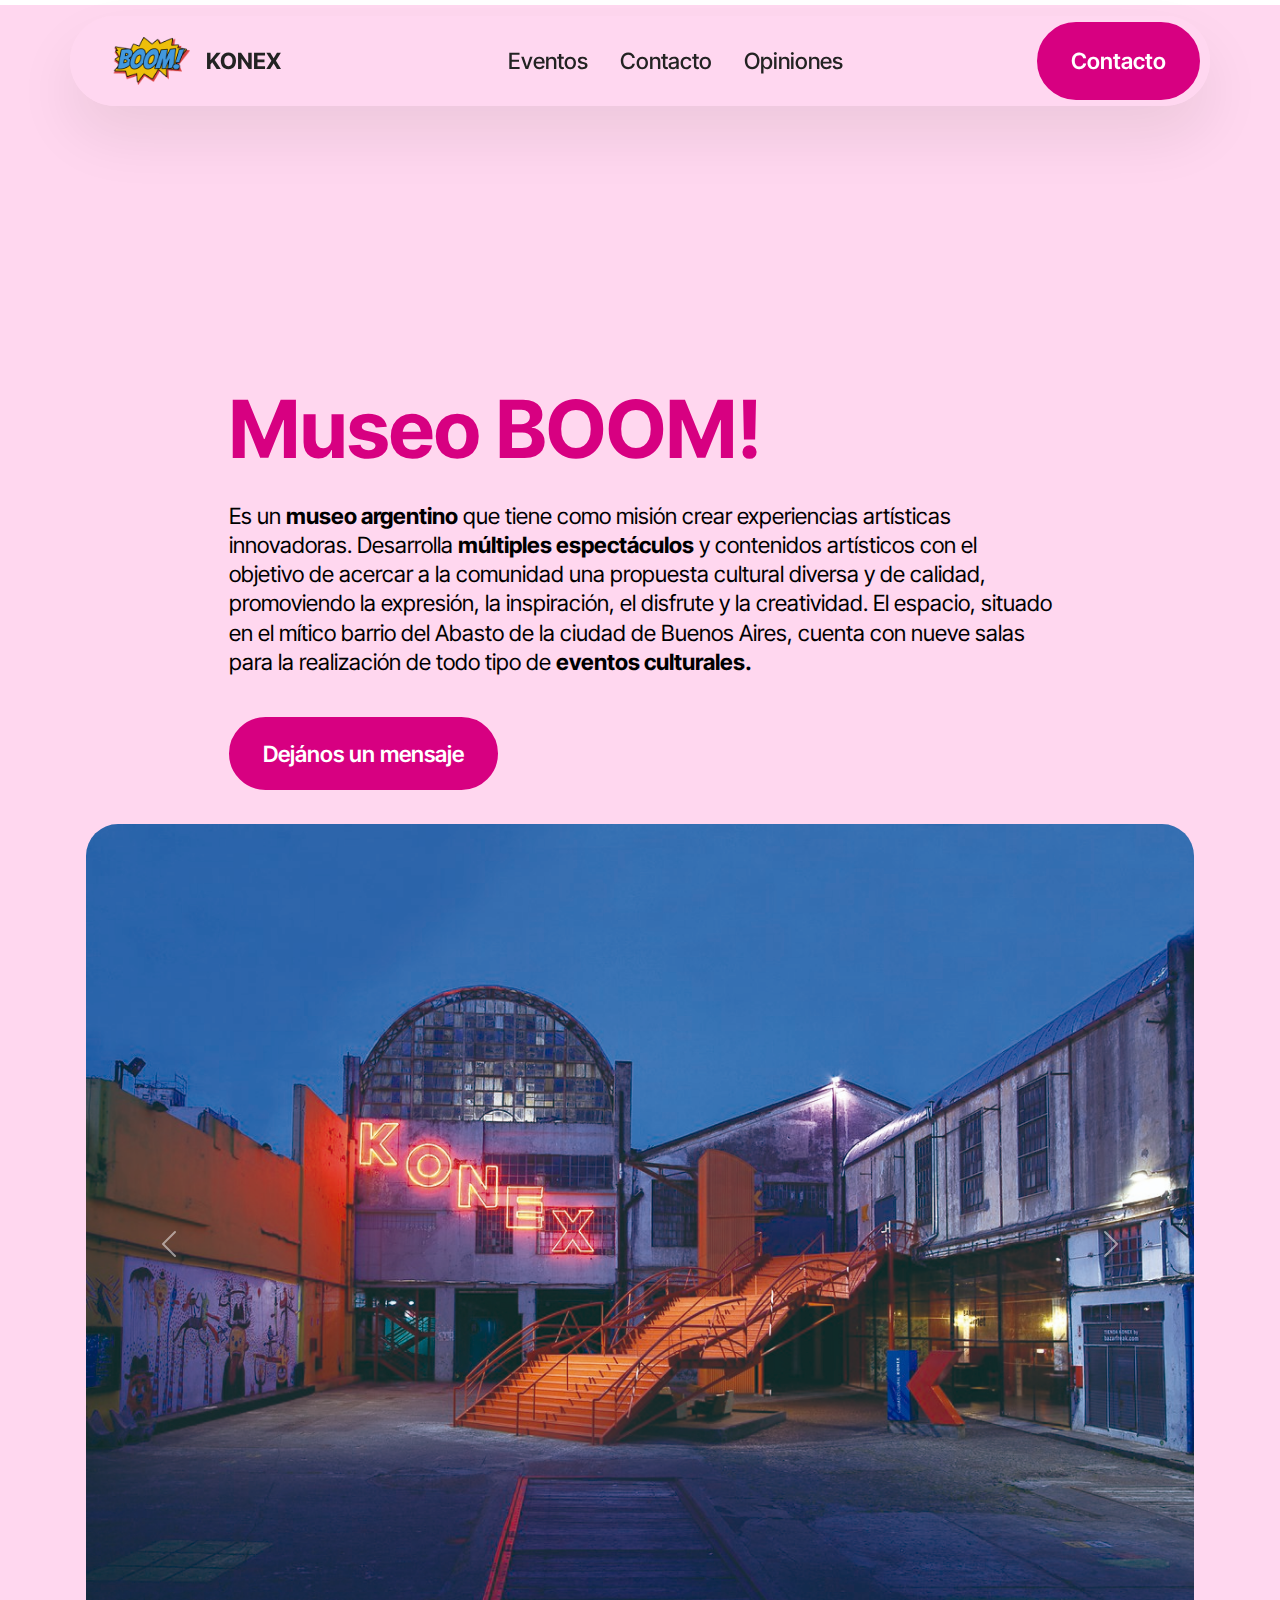
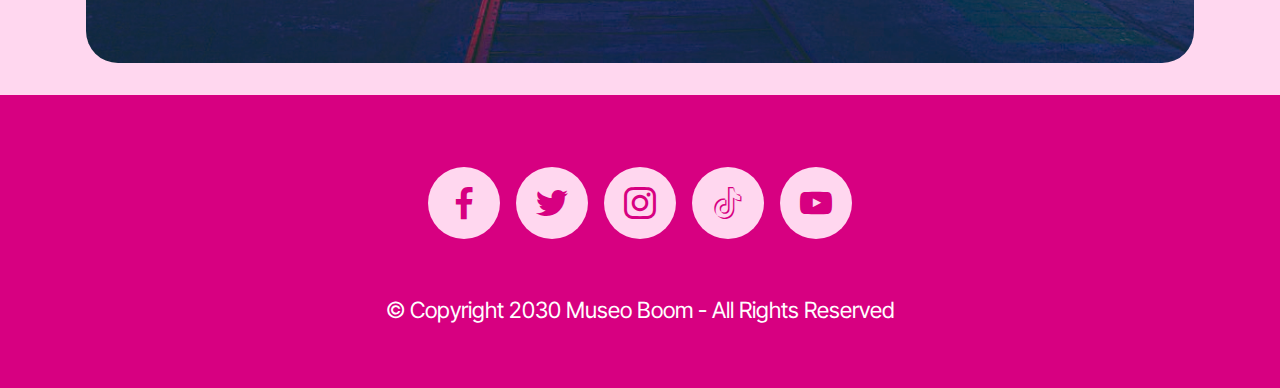
==== commit b4845aa3: "Update index.html" ====
--- a/index.html
+++ b/index.html
@@ -34,7 +34,7 @@
   <section data-bs-version="5.1" class="menu menu2 cid-tJS6tZXiPa" once="menu" id="menu02-0">
 	
 
-	<nav class="navbar navbar-dropdown navbar-fixed-top navbar-expand-lg">
+	<nav class="navbar navbar-dropdown navbar-fixed-top navbar-expand-lg fixed-top fixed-top-2">
 		<div class="container">
 			<div class="navbar-brand">
 				<span class="navbar-logo">
@@ -54,21 +54,23 @@
 			</button>
 			<div class="collapse navbar-collapse" id="navbarSupportedContent">
 				<ul class="navbar-nav nav-dropdown" data-app-modern-menu="true"><li class="nav-item">
-						<a class="nav-link link text-black text-primary display-4" href="index.html#features04-w">Eventos</a>
+						<a class="nav-link link text-black text-primary display-4" href="Eventos.html">Eventos</a>
 					</li>
 					<li class="nav-item">
-						<a class="nav-link link text-black text-primary display-4" href="index.html#form02-6" aria-expanded="false">Contacto</a>
+						<a class="nav-link link text-black text-primary display-4" href="Contacto.html" aria-expanded="false">Contacto</a>
 					</li>
 					<li class="nav-item">
-						<a class="nav-link link text-black text-primary display-4" href="index.html#features015-m">Opiniones</a>
+						<a class="nav-link link text-black text-primary display-4" href="Opiniones.html">Opiniones</a>
 					</li></ul>
 				
-				<div class="navbar-buttons mbr-section-btn"><a class="btn btn-success display-4" href="index.html#form02-6">Contacto</a></div>
+				<div class="navbar-buttons mbr-section-btn"><a class="btn btn-success display-4" href="Contacto.html">Contacto</a></div>
 			</div>
 		</div>
 	</nav>
 </section>
-
+<section data-bs-version="5.1" class="form5 cid-tJS9pBcTSa" id="form02-6" style="margin-top: 5px;">
+    <!-- ... tu contenido ... -->
+</section>
 <section data-bs-version="5.1" class="header5 cid-tJS6uM4N87" id="header05-1">
 	
 
@@ -80,7 +82,7 @@
 			<div class="col-md-12 col-lg-9">
 				<h1 class="mbr-section-title mbr-fonts-style mb-4 display-1"><strong>Museo BOOM!</strong></h1>
 				<p class="mbr-text mbr-fonts-style mb-4 display-7">Es un <strong>museo argentino</strong> que tiene como misión crear experiencias artísticas innovadoras. Desarrolla <strong>múltiples espectáculos</strong> y contenidos artísticos con el objetivo de acercar a la comunidad una propuesta cultural diversa y de calidad, promoviendo la expresión, la inspiración, el disfrute y la creatividad. El espacio, situado en el mítico barrio del Abasto de la ciudad de Buenos Aires, cuenta con nueve salas para la realización de todo tipo de <strong>eventos culturales.</strong></p>
-				<div class="mbr-section-btn mt-3"><a class="btn btn-success display-7" href="index.html#form02-6">Dejános un mensaje</a></div> <br>
+				<div class="mbr-section-btn mt-3"><a class="btn btn-success display-7" href="Contacto.html">Dejános un mensaje</a></div> <br>
 			</div>
 		</div>
         <div id="carouselExample" class="carousel slide">
@@ -105,192 +107,6 @@
             </button>
           </div>
 </section>
-
-<section data-bs-version="5.1" class="features4 cid-tMlEXTHLbS" id="features04-w">
-	
-	
-	<div class="container">
-		<div class="row justify-content-center">
-			<div class="col-12 content-head">
-				<div class="mbr-section-head mb-5">
-					<h4 class="mbr-section-title mbr-fonts-style align-center mb-0 display-2"><strong>Eventos</strong></h4>
-					<h5 class="mbr-section-subtitle mbr-fonts-style align-center mb-0 mt-4 display-7">Música, arte, espectáculo, diversión y risas es todo lo que BOOM tiene para ofrecerte con sus eventos. Todos los fines de semana podes encontrar diferentes ofertas culturales y comprar las entradas desde la web.</h5>
-					
-				</div>
-			</div>
-		</div>
-		<div class="row">
-			<div class="item features-image col-12 col-md-6 col-lg-4">
-				<div class="item-wrapper">
-					<div class="item-img">
-						<img src="assets/images/flyer1-400x567.jpg" alt="Mobirise Website Builder">
-					</div>
-					<div class="item-content">
-						<h5 class="item-title mbr-fonts-style display-5">
-							<strong>El Mató en Konex</strong></h5>
-						
-						<p class="mbr-text mbr-fonts-style display-7"><strong>
-							01/12</strong> - La banda de Santiago: "El mató a un policía motorizado" se presenta en nuestro museo.&nbsp;</p>
-						<div class="mbr-section-btn item-footer"><a href="" class="btn item-btn btn-secondary display-7">Más información</a></div>
-					</div>
-
-				</div>
-			</div>
-			<div class="item features-image col-12 col-md-6 col-lg-4">
-				<div class="item-wrapper">
-					<div class="item-img">
-						<img src="assets/images/flyer3-816x544.jpg" alt="Mobirise Website Builder">
-					</div>
-					<div class="item-content">
-						<h5 class="item-title mbr-fonts-style display-5">
-							<strong>Festival del Futuro</strong></h5>
-						
-						<p class="mbr-text mbr-fonts-style display-7"><strong>08/12</strong> - El futuro llegó HACE RATO! predijo Solari una vez y nosotros no podemos dejar pasar por alto.</p>
-						<div class="mbr-section-btn item-footer"><a href="" class="btn item-btn btn-secondary display-7">Más información</a></div>
-					</div>
-				</div>
-			</div>
-			<div class="item features-image col-12 col-md-6 col-lg-4">
-				<div class="item-wrapper">
-					<div class="item-img">
-						<img src="assets/images/flyer4-1-640x640.jpeg" alt="Mobirise Website Builder">
-					</div>
-					<div class="item-content">
-						<h5 class="item-title mbr-fonts-style display-5">
-							<strong>Los Besos&nbsp;</strong></h5>
-						
-						<p class="mbr-text mbr-fonts-style display-7"><strong>14/02&nbsp;</strong>- Festejamos el día del amor con música para los ENAMORADOS.<br>
-						</p>
-						<div class="mbr-section-btn item-footer"><a href="" class="btn item-btn btn-secondary display-7">Más información</a></div>
-					</div>
-				</div>
-			</div>
-		</div>
-	</div>
-</section>
-
-<section data-bs-version="5.1" class="features15 cid-tLek7gQhG7" id="features015-m">
-	
-
-	
-	<div class="mbr-overlay" style="opacity: 0.5; background-color: rgb(255, 255, 255);"></div>
-	<div class="container">
-		<div class="mbr-section-head mb-5">
-			<h4 class="mbr-section-title mbr-fonts-style align-center mb-0 display-2">¡Sus comentarios nos<strong> ENCANTAN!</strong></h4>
-			
-		  </div>
-		<div class="row justify-content-center">
-			<div class="item features-without-image col-12 col-lg-4 active">
-				<div class="item-wrapper">
-					<div class="img-wrapper">
-						<img src="assets/images/depositphotos-75093823-stock-illustration-man-flower-dating-love-meeting-179x179.jpg" alt="Mobirise Website Builder" data-slide-to="0" data-bs-slide-to="0">
-					</div>
-					<div class="card-box">
-						<h4 class="card-title mbr-fonts-style mb-3 display-5">
-							<strong>Lautaro</strong></h4>
-						<h5 class="card-text mbr-fonts-style display-7">"Me voló la cabeza, la calidad de las obras que se exhiben como también los artistas que van"</h5>
-					</div>
-				</div>
-			</div><div class="item features-without-image col-12 col-lg-4">
-				<div class="item-wrapper">
-					<div class="img-wrapper">
-						<img src="assets/images/32593c5a2799447696fa8096c4300ab7-179x179.jpeg" alt="Mobirise Website Builder" data-slide-to="1" data-bs-slide-to="1">
-					</div>
-					<div class="card-box">
-						<h4 class="card-title mbr-fonts-style mb-3 display-5">
-							<strong>Romina</strong></h4>
-						<h5 class="card-text mbr-fonts-style display-7">
-							"Una barbaridad, no sólo es un museo clásico como todos si no que ofrece muestras culturales increíbles"</h5>
-					</div>
-				</div>
-			</div>
-			<div class="item features-without-image col-12 col-lg-4">
-				<div class="item-wrapper">
-					<div class="img-wrapper">
-						<img src="assets/images/depositphotos-75093823-stock-illustration-man-flower-dating-love-meeting-179x179.jpg" alt="Mobirise Website Builder" data-slide-to="2" data-bs-slide-to="2">
-					</div>
-					<div class="card-box">
-						<h4 class="card-title mbr-fonts-style mb-3 display-5">
-							<strong>Eusebio</strong></h4>
-						<h5 class="card-text mbr-fonts-style display-7">
-							"Pues viejo, si realmente existe la buena experiencia, es aquella que viví en Boom Museo"<br><br></h5>
-					</div>
-				</div>
-			</div>
-			
-		</div>
-	</div>
-</section>
-
-<section data-bs-version="5.1" class="form5 cid-tJS9pBcTSa" id="form02-6">
-    
-    
-    <div class="container">
-        <div class="mbr-section-head mb-5">
-            <h3 class="mbr-section-title mbr-fonts-style align-center mb-0 display-2"><strong>Contáctate con nosotros</strong></h3>
-            <h4 class="mbr-section-subtitle mbr-fonts-style align-center mb-0 mt-4 display-7">Dejá tu mensaje mediante este formulario y nosotros nos estaríamos comunicando <br>con vos dentro de los <strong>10 días hábiles.&nbsp;</strong></h4>
-        </div>
-        <div class="row justify-content-center mt-4">
-            <div class="col-lg-8 mx-auto mbr-form" data-form-type="formoid">
-                <form action="https://mobirise.eu/" method="POST" class="mbr-form form-with-styler" data-form-title="Form Name"><input type="hidden" name="email" data-form-email="true" value="a27dm/1B5ZpuE+Ku+Akf8RBwn+faU0QL6uhO+nW5LMcTA4k95NpMcfKt2pLtb/mb/2WexXg4fxYQTiFcocxiDNhmHr/q6yP0VsWtx8OLPN/+J2LpOP42mSTrBYqeBwWY">
-                    <div class="row">
-                        <div hidden="hidden" data-form-alert="" class="alert alert-success col-12">Gracias por contactarte con nosotros!</div>
-                        <div hidden="hidden" data-form-alert-danger="" class="alert alert-danger col-12">
-                            Oops...! some problem!
-                        </div>
-                    </div>
-                    <div class="dragArea row">
-                        <div class="col-md col-sm-12 form-group mb-3" data-for="name">
-                            <input type="text" name="name" placeholder="Nombre" data-form-field="name" class="form-control" value="" id="name-form02-6">
-                        </div>
-                        <div class="col-md col-sm-12 form-group mb-3" data-for="email">
-                            <input type="email" name="email" placeholder="Email" data-form-field="email" class="form-control" value="" id="email-form02-6">
-                        </div>
-                        <div class="col-12 form-group mb-3" data-for="phone">
-                            <input type="tel" name="phone" placeholder="Telefono" data-form-field="phone" class="form-control" value="" id="phone-form02-6">
-                        </div>
-                        <div class="col-12 form-group mb-3" data-for="textarea">
-                            <textarea name="textarea" placeholder="Mensaje" data-form-field="textarea" class="form-control" id="textarea-form02-6"></textarea>
-                        </div>
-                        <div class="col-lg-12 col-md-12 col-sm-12 align-center mbr-section-btn"><button type="submit" class="btn btn-success display-7">Enviar mensaje</button></div>
-                    </div>
-                </form>
-            </div>
-        </div>
-    </div>
-</section>
-
-<section data-bs-version="5.1" class="contacts2 map1 cid-tLdYHD757A" id="contacts02-9">
-
-    
-
-    
-    <div class="container">
-        <div class="mbr-section-head mb-5">
-            <h3 class="mbr-section-title mbr-fonts-style align-center mb-0 display-2"><strong>Si estás muy manija..</strong></h3>
-            
-        </div>
-        <div class="row justify-content-center mt-4">
-            <div class="card col-12 col-md-5">
-                <div class="card-wrapper">
-                    <div class="text-wrapper">
-                        <h5 class="cardTitle mbr-fonts-style mb-2 display-5"><strong>Contacto directo:</strong></h5>
-                    <ul class="list mbr-fonts-style display-7">
-                        <li class="mbr-text item-wrap"><span style="font-size: 1.4rem;"><strong>Telefono:</strong> </span><a href="tel:+12345678910" class="text-info" style="font-size: 1.4rem;">0 (800) 123 45 67</a><br></li>
-                        <li class="mbr-text item-wrap"><strong>WhatsApp:</strong> <a href="https://wa.me/12345678910" class="text-info">0 (800) 123 45 67</a></li>
-                        <li class="mbr-text item-wrap"><strong>Email:</strong> <a href="mailto:info@site.com" class="text-info">b</a>oom@konex.com</li><li class="mbr-text item-wrap"><br></li>
-                        <li class="mbr-text item-wrap"><strong>Dirección</strong></li><li class="mbr-text item-wrap">Sarmiento 3131, C1196 CABA</li>
-                    </ul>
-                    </div>
-                </div>
-            </div>
-            <div class="map-wrapper col-12 col-md-7">
-                <div class="google-map"><iframe frameborder="0" style="border:0" src="https://www.google.com/maps/embed/v1/place?key=AIzaSyBQ55g-IgRRgXrd803PTWDTb7kd6aAitNQ&amp;q=https://www.google.com/maps/place/Ciudad+Cultural+Konex/@-34.6065695,-58.4105342,15z/data=!4m6!3m5!1s0x95bcb577e34f9e55:0x6dd823092cb367d9!8m2!3d-34.6065695!4d-58.4105342!16s%2Fg%2F11h3kzm8qq?entry=ttu" allowfullscreen=""></iframe></div>
-            </div>
-        </div>
-    </div>
-</section>
-
 <section data-bs-version="5.1" class="footer1 programm5 cid-tJS9NNcTLZ" once="footers" id="footer03-8">
 
         
@@ -339,4 +155,4 @@
         </div>
     </div>
   </body>
-</html>+</html>
